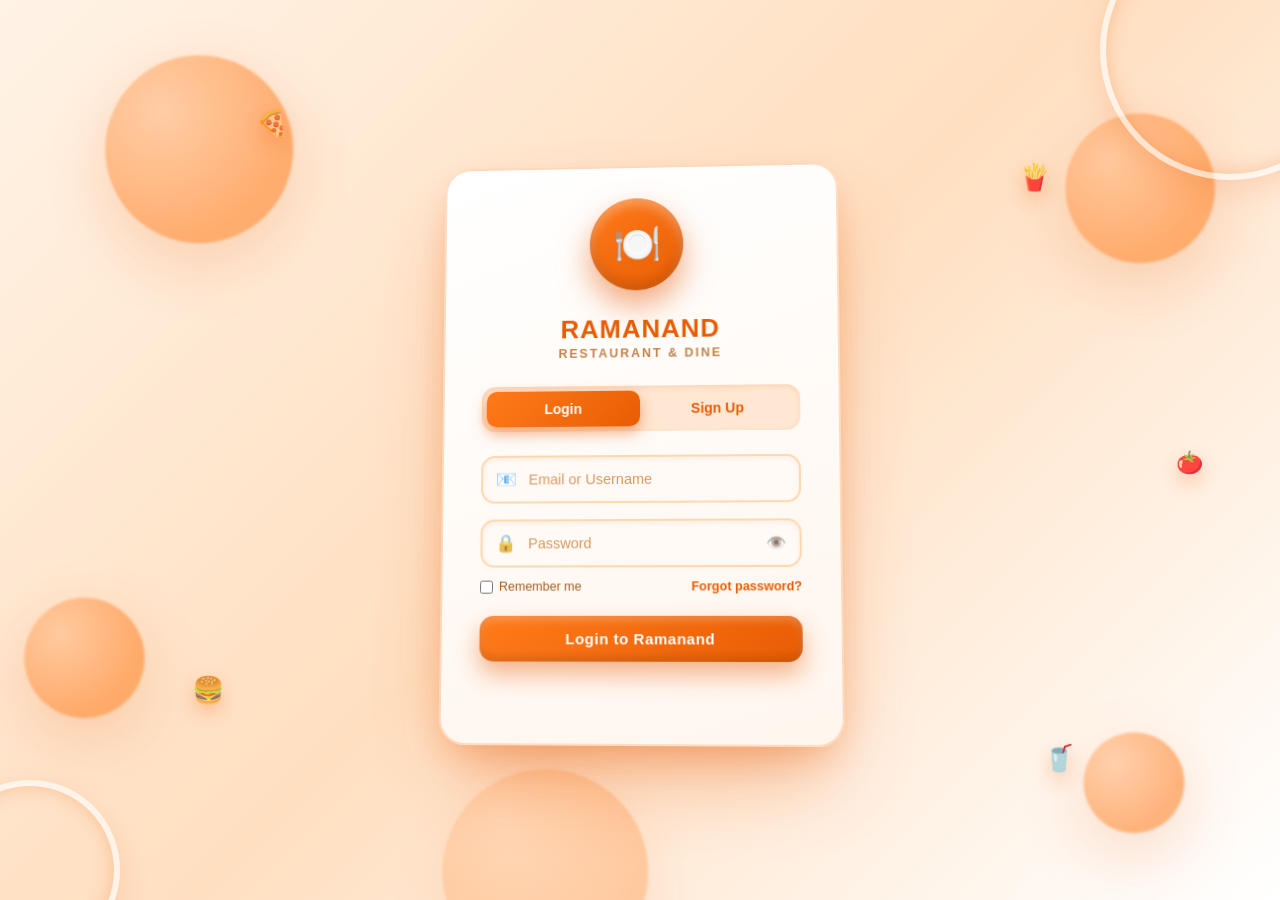
==== login.html @ 8e81653e "Add files via upload" ====
<!DOCTYPE html>
<html lang="en">
<head>
<meta charset="UTF-8">
<meta name="viewport" content="width=device-width, initial-scale=1.0">
<title>Ramanand Restaurant | Login</title>
<link rel="stylesheet" href="login.html">
<style>
  :root{
    --orange: #ff7a1a;
    --orange-dark: #e85d04;
    --orange-light: #ffb37a;
    --white: #ffffff;
    --cream: #fff6ee;
  }

  *{
    margin:0;
    padding:0;
    box-sizing:border-box;
    font-family:'Segoe UI', Arial, sans-serif;
  }

  html,body{
    height:100%;
    overflow:hidden;
    background:linear-gradient(135deg,#fff3e6,#ffdfc0,#ffffff);
  }

  /* ---------- 3D SCENE BACKGROUND ---------- */
  .scene{
    position:fixed;
    inset:0;
    perspective:1400px;
    overflow:hidden;
    z-index:0;
  }

  .floaters{
    position:absolute;
    inset:0;
    transform-style:preserve-3d;
    animation:sceneRotate 30s linear infinite;
  }

  @keyframes sceneRotate{
    from{ transform:rotateY(0deg); }
    to{ transform:rotateY(360deg); }
  }

  .blob{
    position:absolute;
    border-radius:50%;
    background:radial-gradient(circle at 30% 30%, var(--orange-light), var(--orange) 70%);
    opacity:0.55;
    filter:blur(1px);
    box-shadow:0 20px 60px rgba(230,90,4,0.35);
    animation:floatY 8s ease-in-out infinite;
  }
  .blob:nth-child(1){ width:180px;height:180px; top:8%; left:10%; animation-delay:0s; transform:translateZ(60px);}
  .blob:nth-child(2){ width:110px;height:110px; top:65%; left:6%; animation-delay:1.2s; transform:translateZ(120px);}
  .blob:nth-child(3){ width:140px;height:140px; top:15%; right:8%; animation-delay:0.6s; transform:translateZ(90px);}
  .blob:nth-child(4){ width:90px;height:90px; bottom:12%; right:12%; animation-delay:2s; transform:translateZ(150px);}
  .blob:nth-child(5){ width:60px;height:60px; top:45%; left:48%; animation-delay:1.6s; transform:translateZ(200px); opacity:0.35;}
  .blob:nth-child(6){ width:200px;height:200px; bottom:-60px; left:35%; animation-delay:0.9s; transform:translateZ(40px); opacity:0.3;}

  @keyframes floatY{
    0%,100%{ transform:translateY(0) translateZ(var(--z,60px)) rotate(0deg); }
    50%{ transform:translateY(-35px) translateZ(var(--z,60px)) rotate(15deg); }
  }

  /* subtle plate/fork decorative rings */
  .ring{
    position:absolute;
    border:6px solid rgba(255,255,255,0.6);
    border-radius:50%;
    box-shadow:inset 0 0 20px rgba(230,90,4,0.25), 0 10px 30px rgba(230,90,4,0.15);
    animation:spinRing 12s linear infinite;
  }
  .ring1{ width:260px;height:260px; top:-80px; right:-80px; }
  .ring2{ width:180px;height:180px; bottom:-60px; left:-60px; animation-direction:reverse; }
  @keyframes spinRing{
    from{transform:rotate(0deg);}
    to{transform:rotate(360deg);}
  }

  /* ---------- MAIN CARD ---------- */
  .stage{
    position:relative;
    z-index:2;
    width:100%;
    height:100vh;
    display:flex;
    align-items:center;
    justify-content:center;
    perspective:1600px;
  }

  .card{
    position:relative;
    width:400px;
    max-width:90vw;
    background:linear-gradient(160deg, var(--white) 0%, var(--cream) 100%);
    border-radius:26px;
    padding:45px 38px 34px;
    box-shadow:
      0 40px 80px -20px rgba(230,90,4,0.45),
      0 15px 35px -10px rgba(230,90,4,0.3),
      inset 0 1px 0 rgba(255,255,255,0.8);
    transform-style:preserve-3d;
    transform:rotateX(6deg) rotateY(-4deg);
    animation:cardIntro 1s cubic-bezier(.2,.9,.3,1.2) both, cardFloat 6s ease-in-out infinite 1s;
    border:2px solid rgba(255,122,26,0.25);
  }

  @keyframes cardIntro{
    from{
      opacity:0;
      transform:translateY(80px) rotateX(30deg) rotateY(-15deg) scale(0.85);
    }
    to{
      opacity:1;
      transform:rotateX(6deg) rotateY(-4deg) scale(1);
    }
  }

  @keyframes cardFloat{
    0%,100%{ transform:rotateX(6deg) rotateY(-4deg) translateY(0px); }
    50%{ transform:rotateX(3deg) rotateY(2deg) translateY(-10px); }
  }

  .card:hover{
    transition:transform 0.3s ease;
  }

  /* Logo badge */
  .logo-badge{
    width:92px;
    height:92px;
    margin:0 auto 14px;
    border-radius:50%;
    background:linear-gradient(145deg, var(--orange), var(--orange-dark));
    display:flex;
    align-items:center;
    justify-content:center;
    box-shadow:
      0 15px 30px rgba(230,90,4,0.5),
      inset 0 -6px 12px rgba(0,0,0,0.15),
      inset 0 6px 12px rgba(255,255,255,0.35);
    transform:translateZ(50px);
    animation:badgeSpin 5s ease-in-out infinite;
    position:relative;
  }
  @keyframes badgeSpin{
    0%,100%{ transform:translateZ(50px) rotateY(0deg); }
    50%{ transform:translateZ(50px) rotateY(180deg); }
  }
  .logo-badge span{
    font-size:38px;
    backface-visibility:hidden;
  }
  .logo-badge::after{
    content:'🍴';
    position:absolute;
    font-size:38px;
    transform:rotateY(180deg);
    backface-visibility:hidden;
  }

  h1.brand{
    text-align:center;
    color:var(--orange-dark);
    font-size:26px;
    font-weight:800;
    letter-spacing:1px;
    margin-bottom:2px;
    text-shadow:0 2px 0 rgba(255,255,255,0.8);
  }
  p.tagline{
    text-align:center;
    color:#b5651d;
    font-size:12.5px;
    margin-bottom:26px;
    letter-spacing:2px;
    text-transform:uppercase;
    font-weight:600;
    opacity:0.8;
  }

  /* Tabs (Login / Sign Up) */
  .tabs{
    display:flex;
    background:#ffe8d3;
    border-radius:14px;
    padding:5px;
    margin-bottom:24px;
    position:relative;
    box-shadow:inset 0 2px 6px rgba(230,90,4,0.15);
  }
  .tab-btn{
    flex:1;
    border:none;
    background:transparent;
    padding:10px 0;
    font-weight:700;
    font-size:14px;
    color:var(--orange-dark);
    border-radius:10px;
    cursor:pointer;
    position:relative;
    z-index:2;
    transition:color 0.3s ease;
  }
  .tab-btn.active{ color:#fff; }
  .tab-slider{
    position:absolute;
    top:5px;
    left:5px;
    width:calc(50% - 5px);
    height:calc(100% - 10px);
    background:linear-gradient(135deg, var(--orange), var(--orange-dark));
    border-radius:10px;
    box-shadow:0 6px 15px rgba(230,90,4,0.5);
    transition:transform 0.35s cubic-bezier(.5,1.8,.5,1);
    z-index:1;
  }
  .tab-slider.right{ transform:translateX(100%); }

  /* Form */
  form{ display:none; flex-direction:column; gap:16px; }
  form.active{ display:flex; animation:fadeSlide 0.5s ease; }
  @keyframes fadeSlide{
    from{ opacity:0; transform:translateX(15px); }
    to{ opacity:1; transform:translateX(0); }
  }

  .field{
    position:relative;
    transform-style:preserve-3d;
  }
  .field input{
    width:100%;
    padding:14px 16px 14px 46px;
    border:2px solid #ffd8b0;
    border-radius:14px;
    background:#fffaf5;
    font-size:14.5px;
    color:#7a3d00;
    outline:none;
    transition:all 0.3s ease;
    box-shadow:inset 0 2px 5px rgba(230,90,4,0.08);
  }
  .field input::placeholder{ color:#d99a5f; }
  .field input:focus{
    border-color:var(--orange);
    background:#fff;
    box-shadow:
      0 0 0 4px rgba(255,122,26,0.18),
      inset 0 2px 5px rgba(230,90,4,0.08);
    transform:translateZ(15px) translateY(-2px);
  }
  .field .icon{
    position:absolute;
    left:15px;
    top:50%;
    transform:translateY(-50%);
    font-size:17px;
    opacity:0.75;
    pointer-events:none;
  }
  .field .toggle-eye{
    position:absolute;
    right:15px;
    top:50%;
    transform:translateY(-50%);
    cursor:pointer;
    font-size:16px;
    opacity:0.6;
    user-select:none;
  }

  .row-between{
    display:flex;
    justify-content:space-between;
    align-items:center;
    font-size:12.5px;
    color:#a15c1e;
    margin-top:-4px;
  }
  .row-between label{
    display:flex;
    align-items:center;
    gap:6px;
    cursor:pointer;
  }
  .row-between a{
    color:var(--orange-dark);
    text-decoration:none;
    font-weight:600;
    cursor:pointer;
  }
  .row-between a:hover{ text-decoration:underline; }

  .btn-submit{
    margin-top:6px;
    padding:14px;
    border:none;
    border-radius:14px;
    background:linear-gradient(135deg, var(--orange) 0%, var(--orange-dark) 100%);
    color:#fff;
    font-weight:800;
    font-size:15px;
    letter-spacing:0.5px;
    cursor:pointer;
    box-shadow:
      0 12px 25px rgba(230,90,4,0.45),
      inset 0 -4px 8px rgba(0,0,0,0.15),
      inset 0 4px 8px rgba(255,255,255,0.25);
    transform:translateZ(20px);
    transition:transform 0.2s ease, box-shadow 0.2s ease;
    position:relative;
    overflow:hidden;
  }
  .btn-submit:hover{
    transform:translateZ(25px) translateY(-3px);
    box-shadow:
      0 18px 35px rgba(230,90,4,0.55),
      inset 0 -4px 8px rgba(0,0,0,0.15),
      inset 0 4px 8px rgba(255,255,255,0.3);
  }
  .btn-submit:active{
    transform:translateZ(10px) translateY(0px) scale(0.97);
  }
  .btn-submit .shine{
    position:absolute;
    top:0; left:-75%;
    width:50%; height:100%;
    background:linear-gradient(120deg, transparent, rgba(255,255,255,0.5), transparent);
    transform:skewX(-20deg);
    animation:shineMove 3s ease-in-out infinite;
  }
  @keyframes shineMove{
    0%{ left:-75%; }
    50%{ left:125%; }
    100%{ left:125%; }
  }

  .divider{
    display:flex;
    align-items:center;
    gap:10px;
    color:#c98a4b;
    font-size:12px;
    margin:6px 0;
  }
  .divider::before, .divider::after{
    content:'';
    flex:1;
    height:1px;
    background:#ffd8b0;
  }

  .msg{
    text-align:center;
    font-size:13px;
    font-weight:600;
    min-height:18px;
    margin-top:2px;
    transition:opacity 0.3s ease;
  }
  .msg.success{ color:#1f9d55; }
  .msg.error{ color:#e03131; }

  .remember-list{
    text-align:center;
    font-size:11.5px;
    color:#c98a4b;
    margin-top:10px;
  }

  /* Floating food icons around card */
  .food-emoji{
    position:absolute;
    font-size:26px;
    opacity:0.85;
    filter:drop-shadow(0 8px 10px rgba(230,90,4,0.35));
    animation:foodFloat 6s ease-in-out infinite;
    z-index:1;
  }
  @keyframes foodFloat{
    0%,100%{ transform:translateY(0) rotate(-8deg); }
    50%{ transform:translateY(-25px) rotate(8deg); }
  }

  ::-webkit-scrollbar{ width:0; }

  /* ---------- Welcome / Redirect Overlay ---------- */
  .redirect-overlay{
    position:fixed;
    inset:0;
    background:linear-gradient(135deg, var(--orange), var(--orange-dark));
    display:flex;
    flex-direction:column;
    align-items:center;
    justify-content:center;
    z-index:999;
    opacity:0;
    pointer-events:none;
    transition:opacity 0.5s ease;
  }
  .redirect-overlay.show{
    opacity:1;
    pointer-events:all;
  }
  .redirect-plate{
    width:80px;
    height:80px;
    border-radius:50%;
    border:6px solid rgba(255,255,255,0.35);
    border-top-color:#fff;
    animation:spinPlate 0.9s linear infinite;
    margin-bottom:22px;
    box-shadow:0 15px 35px rgba(0,0,0,0.25);
    display:flex;
    align-items:center;
    justify-content:center;
    font-size:28px;
  }
  @keyframes spinPlate{
    to{ transform:rotate(360deg); }
  }
  .redirect-text{
    color:#fff;
    font-size:20px;
    font-weight:800;
    text-align:center;
    padding:0 20px;
    text-shadow:0 2px 10px rgba(0,0,0,0.25);
    letter-spacing:0.5px;
  }
  .redirect-sub{
    color:rgba(255,255,255,0.9);
    font-size:12.5px;
    margin-top:10px;
    letter-spacing:1.5px;
  }

  @media (max-width:480px){
    .card{ padding:34px 24px 26px; }
    h1.brand{ font-size:22px; }
  }
</style>
</head>
<body>

<div class="scene">
  <div class="floaters">
    <div class="blob"></div>
    <div class="blob"></div>
    <div class="blob"></div>
    <div class="blob"></div>
    <div class="blob"></div>
    <div class="blob"></div>
  </div>
  <div class="ring ring1"></div>
  <div class="ring ring2"></div>
</div>

<span class="food-emoji" style="top:12%; left:20%; animation-delay:0s;">🍕</span>
<span class="food-emoji" style="top:75%; left:15%; animation-delay:1.4s;">🍔</span>
<span class="food-emoji" style="top:18%; right:18%; animation-delay:0.8s;">🍟</span>
<span class="food-emoji" style="bottom:14%; right:16%; animation-delay:2.1s;">🥤</span>
<span class="food-emoji" style="top:50%; right:6%; animation-delay:1.7s; font-size:22px;">🍅</span>

<div class="redirect-overlay" id="redirectOverlay">
  <div class="redirect-plate">🍽️</div>
  <div class="redirect-text" id="redirectText">Welcome!</div>
  <div class="redirect-sub">TAKING YOU TO RAMANAND...</div>
</div>

<div class="stage">
  <div class="card" id="card">

    <div class="logo-badge"><span>🍽️</span></div>
    <h1 class="brand">RAMANAND</h1>
    <p class="tagline">Restaurant &amp; Dine</p>

    <div class="tabs">
      <button type="button" class="tab-btn active" id="tabLoginBtn" onclick="switchTab('login')">Login</button>
      <button type="button" class="tab-btn" id="tabSignupBtn" onclick="switchTab('signup')">Sign Up</button>
      <div class="tab-slider" id="tabSlider"></div>
    </div>

    <!-- LOGIN FORM -->
    <form id="loginForm" class="active" onsubmit="return handleLogin(event)">
      <div class="field">
        <span class="icon">📧</span>
        <input type="text" id="loginEmail" placeholder="Email or Username" required autocomplete="username">
      </div>
      <div class="field">
        <span class="icon">🔒</span>
        <input type="password" id="loginPassword" placeholder="Password" required autocomplete="current-password">
        <span class="toggle-eye" onclick="togglePassword('loginPassword', this)">👁️</span>
      </div>
      <div class="row-between">
        <label><input type="checkbox" id="rememberMe"> Remember me</label>
        <a onclick="forgotPassword()">Forgot password?</a>
      </div>
      <button type="submit" class="btn-submit"><span class="shine"></span>Login to Ramanand</button>
      <div class="msg" id="loginMsg"></div>
    </form>

    <!-- SIGNUP FORM -->
    <form id="signupForm" onsubmit="return handleSignup(event)">
      <div class="field">
        <span class="icon">🙍</span>
        <input type="text" id="signupName" placeholder="Full Name" required autocomplete="name">
      </div>
      <div class="field">
        <span class="icon">📧</span>
        <input type="email" id="signupEmail" placeholder="Email Address" required autocomplete="email">
      </div>
      <div class="field">
        <span class="icon">📱</span>
        <input type="tel" id="signupPhone" placeholder="Phone Number" pattern="[0-9]{10}" title="Enter 10 digit phone number" required>
      </div>
      <div class="field">
        <span class="icon">🔒</span>
        <input type="password" id="signupPassword" placeholder="Create Password" minlength="6" required autocomplete="new-password">
        <span class="toggle-eye" onclick="togglePassword('signupPassword', this)">👁️</span>
      </div>
      <button type="submit" class="btn-submit"><span class="shine"></span>Create Account</button>
      <div class="msg" id="signupMsg"></div>
    </form>

    <div class="remember-list" id="savedInfo"></div>
  </div>
</div>

<script>
  /* ---------------- 3D Tilt Effect on Mouse Move ---------------- */
  const card = document.getElementById('card');
  const stage = document.querySelector('.stage');

  stage.addEventListener('mousemove', (e) => {
    const rect = stage.getBoundingClientRect();
    const x = e.clientX - rect.left;
    const y = e.clientY - rect.top;
    const cx = rect.width / 2;
    const cy = rect.height / 2;
    const rotateY = ((x - cx) / cx) * 10;
    const rotateX = -((y - cy) / cy) * 10;
    card.style.transform = `rotateX(${6 + rotateX}deg) rotateY(${-4 + rotateY}deg)`;
    card.style.animation = 'none';
  });

  stage.addEventListener('mouseleave', () => {
    card.style.animation = 'cardFloat 6s ease-in-out infinite';
    card.style.transform = 'rotateX(6deg) rotateY(-4deg)';
  });

  /* ---------------- Tab Switching ---------------- */
  function switchTab(tab){
    const loginBtn = document.getElementById('tabLoginBtn');
    const signupBtn = document.getElementById('tabSignupBtn');
    const slider = document.getElementById('tabSlider');
    const loginForm = document.getElementById('loginForm');
    const signupForm = document.getElementById('signupForm');

    if(tab === 'login'){
      loginBtn.classList.add('active');
      signupBtn.classList.remove('active');
      slider.classList.remove('right');
      loginForm.classList.add('active');
      signupForm.classList.remove('active');
    } else {
      signupBtn.classList.add('active');
      loginBtn.classList.remove('active');
      slider.classList.add('right');
      signupForm.classList.add('active');
      loginForm.classList.remove('active');
    }
  }

  /* ---------------- Password Show/Hide ---------------- */
  function togglePassword(id, el){
    const input = document.getElementById(id);
    if(input.type === 'password'){
      input.type = 'text';
      el.textContent = '🙈';
    } else {
      input.type = 'password';
      el.textContent = '👁️';
    }
  }

  /* ---------------- LocalStorage "Database" Helpers ---------------- */
  const DB_KEY = 'ramanand_users_db';

  function getUsers(){
    const raw = localStorage.getItem(DB_KEY);
    return raw ? JSON.parse(raw) : [];
  }

  function saveUsers(users){
    localStorage.setItem(DB_KEY, JSON.stringify(users));
  }

  function showMsg(elId, text, type){
    const el = document.getElementById(elId);
    el.textContent = text;
    el.className = 'msg ' + type;
  }

  /* ---------------- Sign Up Handler ---------------- */
  function handleSignup(e){
    e.preventDefault();
    const name = document.getElementById('signupName').value.trim();
    const email = document.getElementById('signupEmail').value.trim().toLowerCase();
    const phone = document.getElementById('signupPhone').value.trim();
    const password = document.getElementById('signupPassword').value;

    let users = getUsers();

    if(users.some(u => u.email === email)){
      showMsg('signupMsg', 'This email is already registered. Please login.', 'error');
      return false;
    }

    users.push({ name, email, phone, password, createdAt: new Date().toISOString() });
    saveUsers(users);

    showMsg('signupMsg', 'Account created successfully! You can now login.', 'success');

    document.getElementById('signupForm').reset();

    setTimeout(() => {
      switchTab('login');
      document.getElementById('loginEmail').value = email;
      showMsg('loginMsg', 'Registered! Please enter your password to login.', 'success');
    }, 1200);

    return false;
  }

  /* ---------------- Login Handler ---------------- */
  const REDIRECT_PAGE = 'index.html'; // <-- change this if your main page has a different name/path

  function handleLogin(e){
    e.preventDefault();
    const emailInput = document.getElementById('loginEmail').value.trim().toLowerCase();
    const password = document.getElementById('loginPassword').value;
    const remember = document.getElementById('rememberMe').checked;

    let users = getUsers();
    const user = users.find(u => (u.email === emailInput || u.name.toLowerCase() === emailInput) && u.password === password);

    if(user){
      showMsg('loginMsg', 'Login successful! Welcome, ' + user.name + ' 🎉', 'success');
      window.location.href = 'index.html';

      // Save/refresh "remember me" username + password so they auto-fill next visit
      if(remember){
        localStorage.setItem('ramanand_remember', JSON.stringify({
          email: user.email,
          name: user.name,
          password: user.password
        }));
      } else {
        localStorage.removeItem('ramanand_remember');
      }

      // Save the active logged-in session (username + password + login time).
      // Your index.html can read the 'ramanand_current_user' key to know who is logged in.
      localStorage.setItem('ramanand_current_user', JSON.stringify({
        name: user.name,
        email: user.email,
        password: user.password,
        loginAt: new Date().toISOString()
      }));
      localStorage.setItem('ramanand_logged_in', 'true');

      // Animate the card away
      card.style.transition = 'transform 0.6s ease, opacity 0.6s ease';
      setTimeout(() => {
        card.style.transform = 'rotateX(6deg) rotateY(-4deg) scale(1.05)';
        card.style.opacity = '0';
      }, 100);

      // Show full-screen welcome overlay, then auto redirect to the main site
      document.getElementById('redirectText').textContent = 'Welcome, ' + user.name + '!';
      setTimeout(() => {
        document.getElementById('redirectOverlay').classList.add('show');
      }, 350);

      setTimeout(() => {
        window.location.href = REDIRECT_PAGE;
      }, 1900);

    } else {
      showMsg('loginMsg', 'Invalid email or password. Please try again.', 'error');
      card.style.animation = 'shakeCard 0.4s ease';
      setTimeout(() => { card.style.animation = 'cardFloat 6s ease-in-out infinite'; }, 400);
    }

    return false;
  }

  /* ---------------- Forgot Password (simple demo) ---------------- */
  function forgotPassword(){
    const email = prompt('Enter your registered email to retrieve your password (demo only):');
    if(!email) return;
    const users = getUsers();
    const user = users.find(u => u.email === email.trim().toLowerCase());
    if(user){
      alert('Your password is: ' + user.password + '\\n\\n(In a real app, never show passwords like this — send a secure reset link via email instead.)');
    } else {
      alert('No account found with that email.');
    }
  }

  /* ---------------- Auto-fill Remembered Username + Password ---------------- */
  window.addEventListener('DOMContentLoaded', () => {
    const remembered = localStorage.getItem('ramanand_remember');
    if(remembered){
      const data = JSON.parse(remembered);
      document.getElementById('loginEmail').value = data.email;
      if(data.password){
        document.getElementById('loginPassword').value = data.password;
      }
      document.getElementById('rememberMe').checked = true;
      document.getElementById('savedInfo').textContent = 'Welcome back, ' + data.name + '! Your saved login has been filled in.';
    }
  });

  /* ---------------- Card Shake Keyframes (added dynamically) ---------------- */
  const styleSheet = document.createElement('style');
  styleSheet.textContent = `
    @keyframes shakeCard{
      0%,100%{ transform:rotateX(6deg) rotateY(-4deg) translateX(0); }
      20%{ transform:rotateX(6deg) rotateY(-4deg) translateX(-10px); }
      40%{ transform:rotateX(6deg) rotateY(-4deg) translateX(10px); }
      60%{ transform:rotateX(6deg) rotateY(-4deg) translateX(-6px); }
      80%{ transform:rotateX(6deg) rotateY(-4deg) translateX(6px); }
    }
  `;
  
  document.head.appendChild(styleSheet);
  
</script>

</body>

</html>
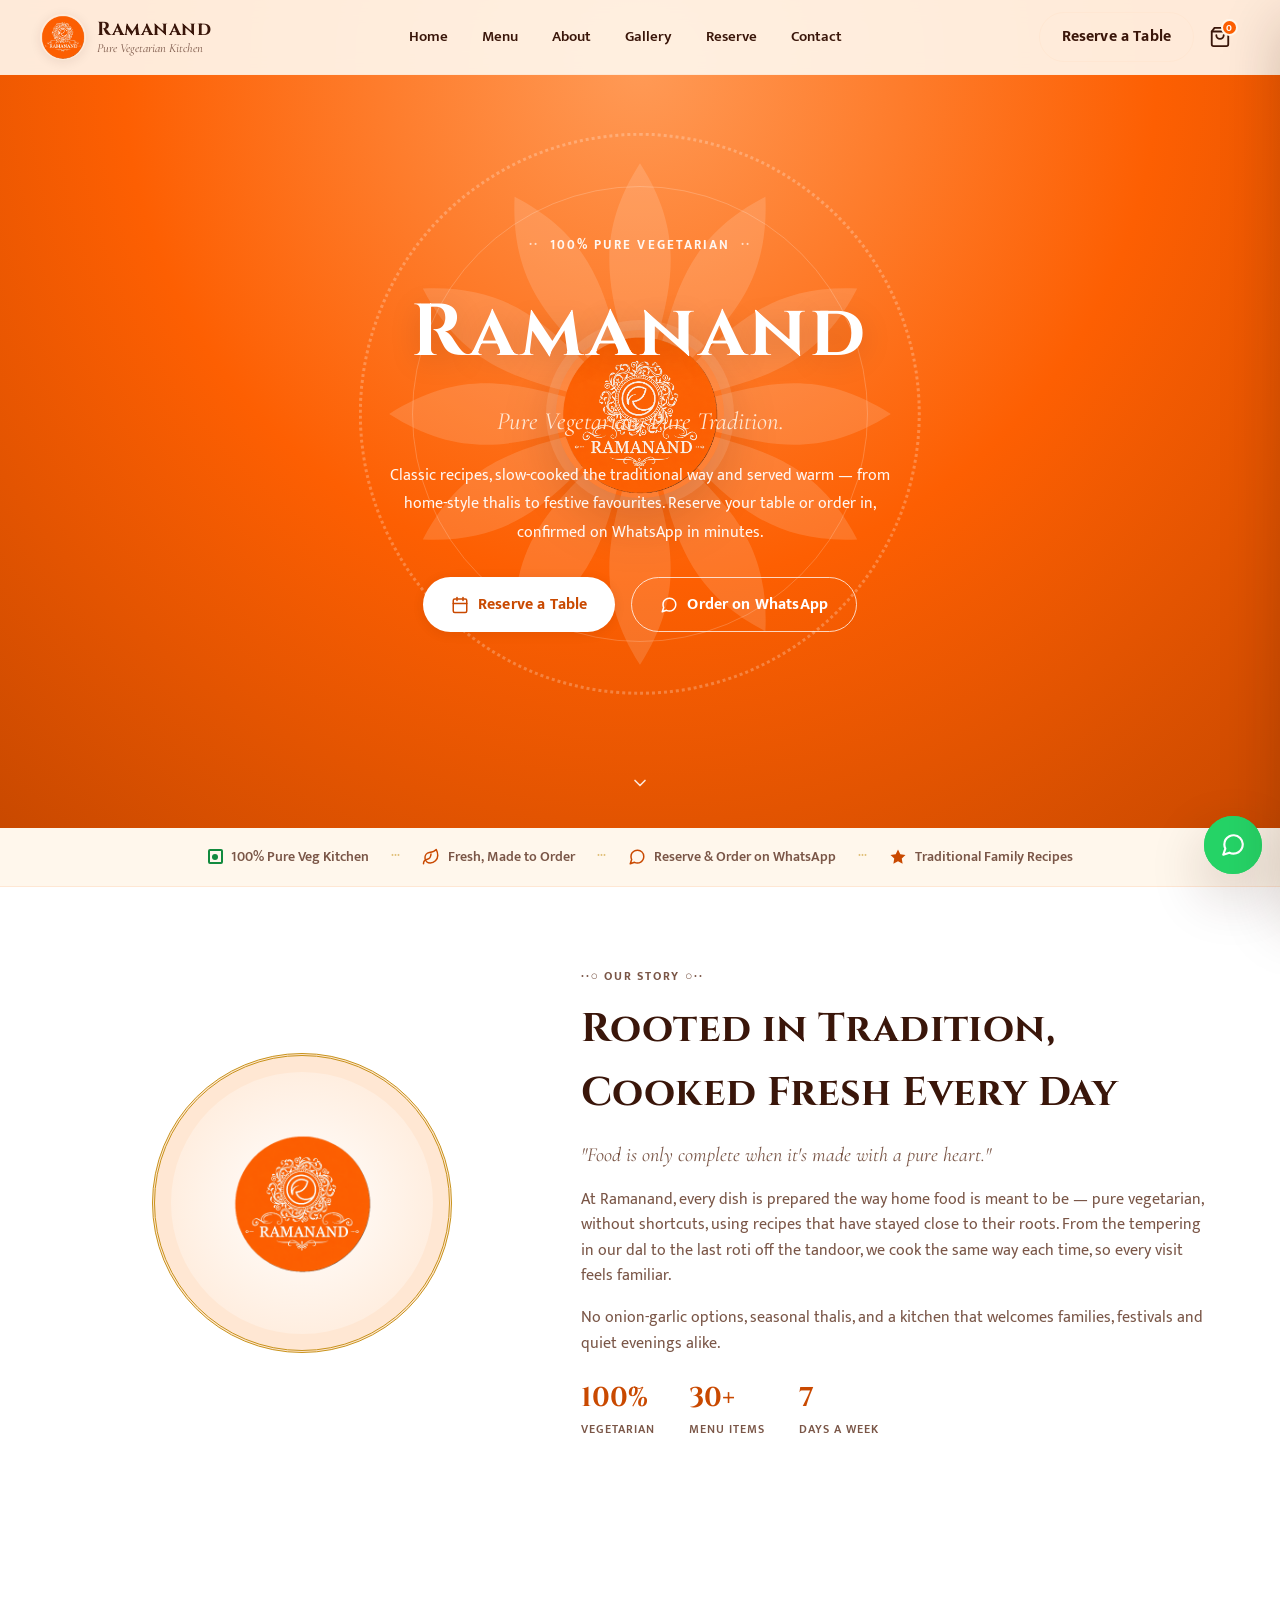
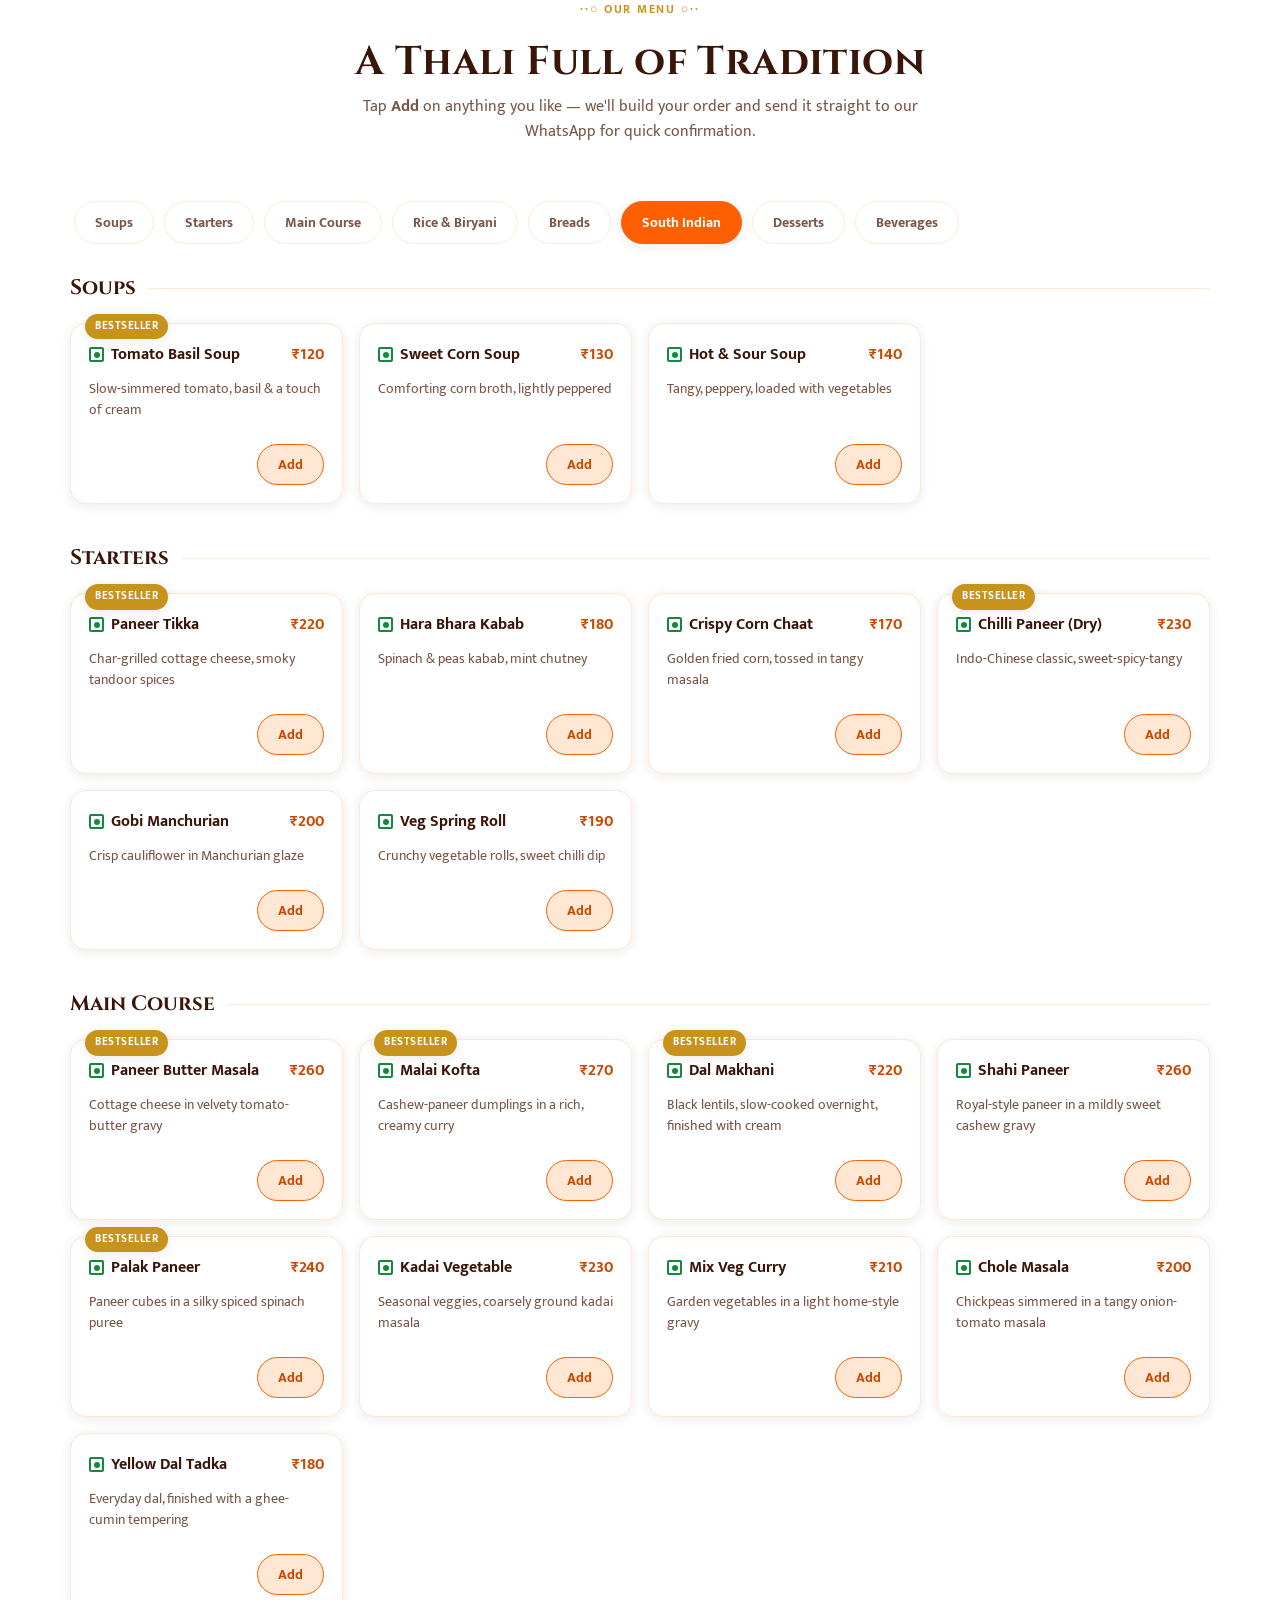
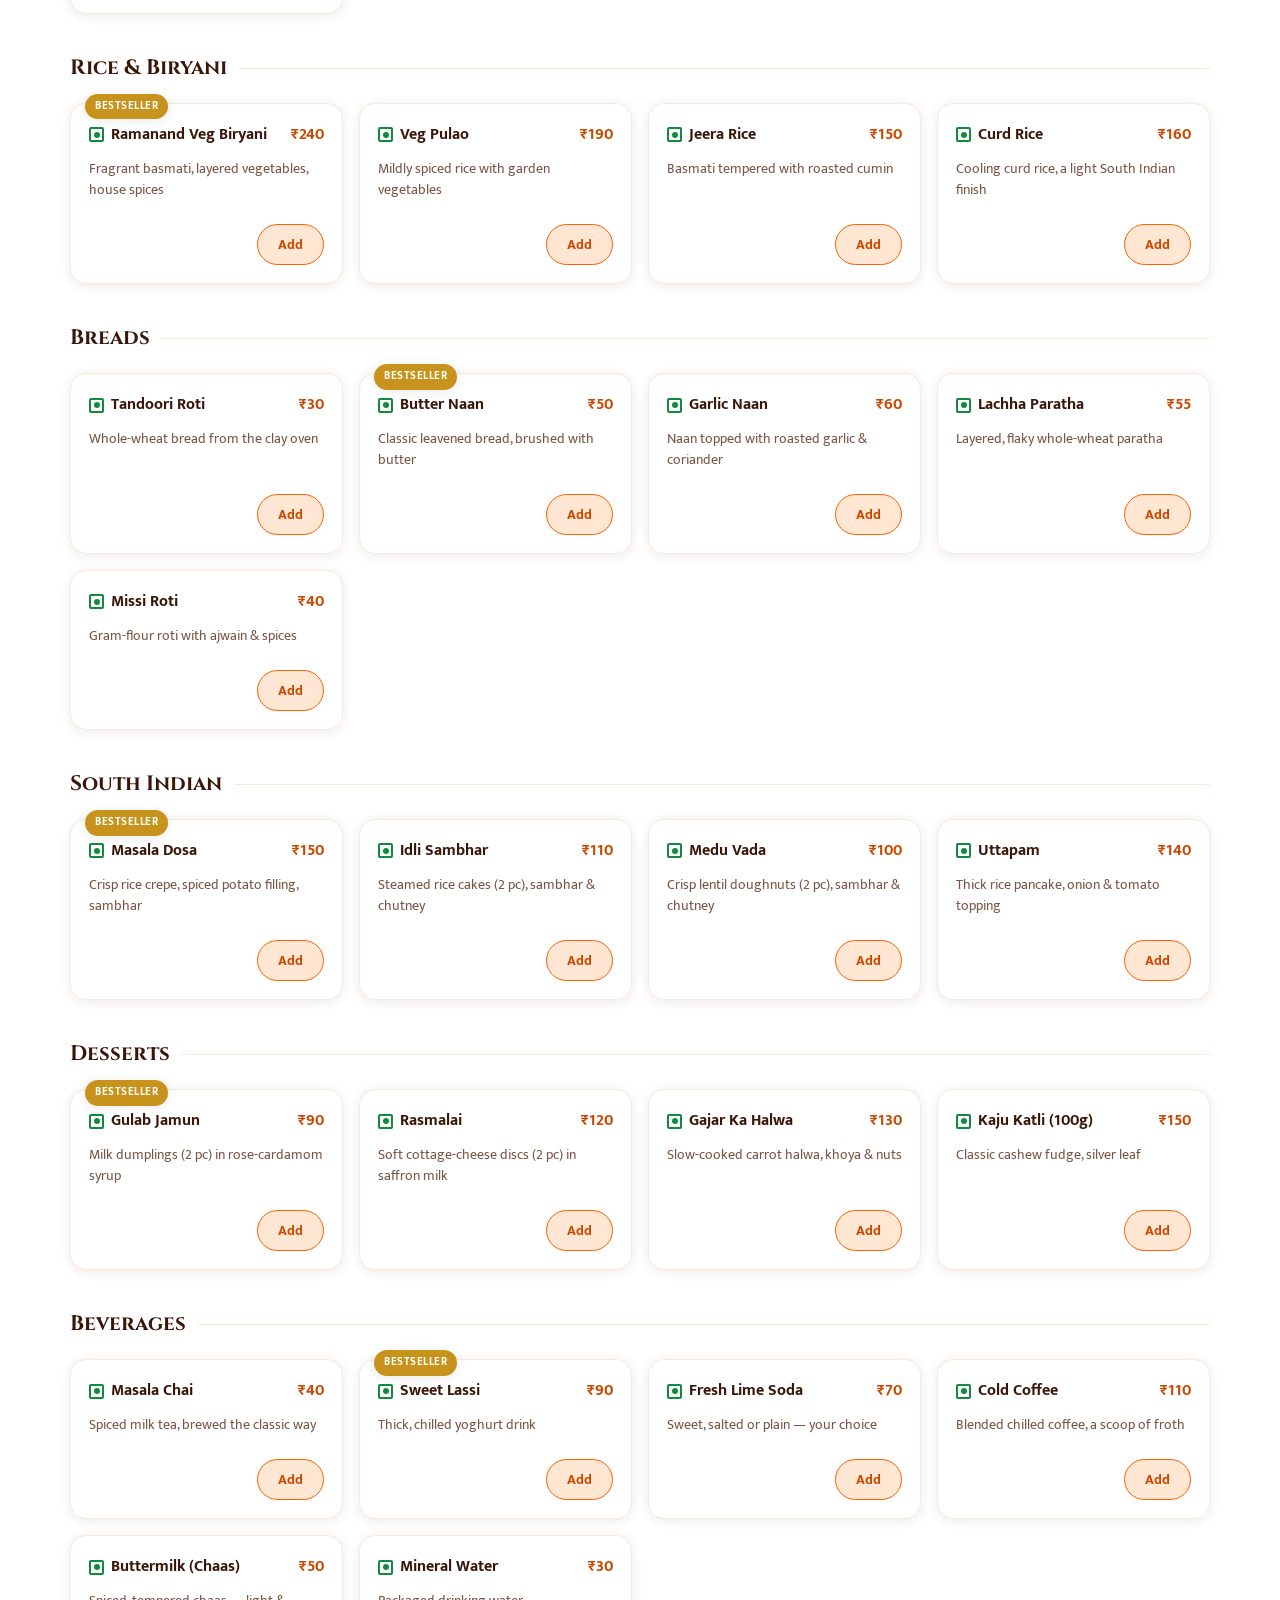
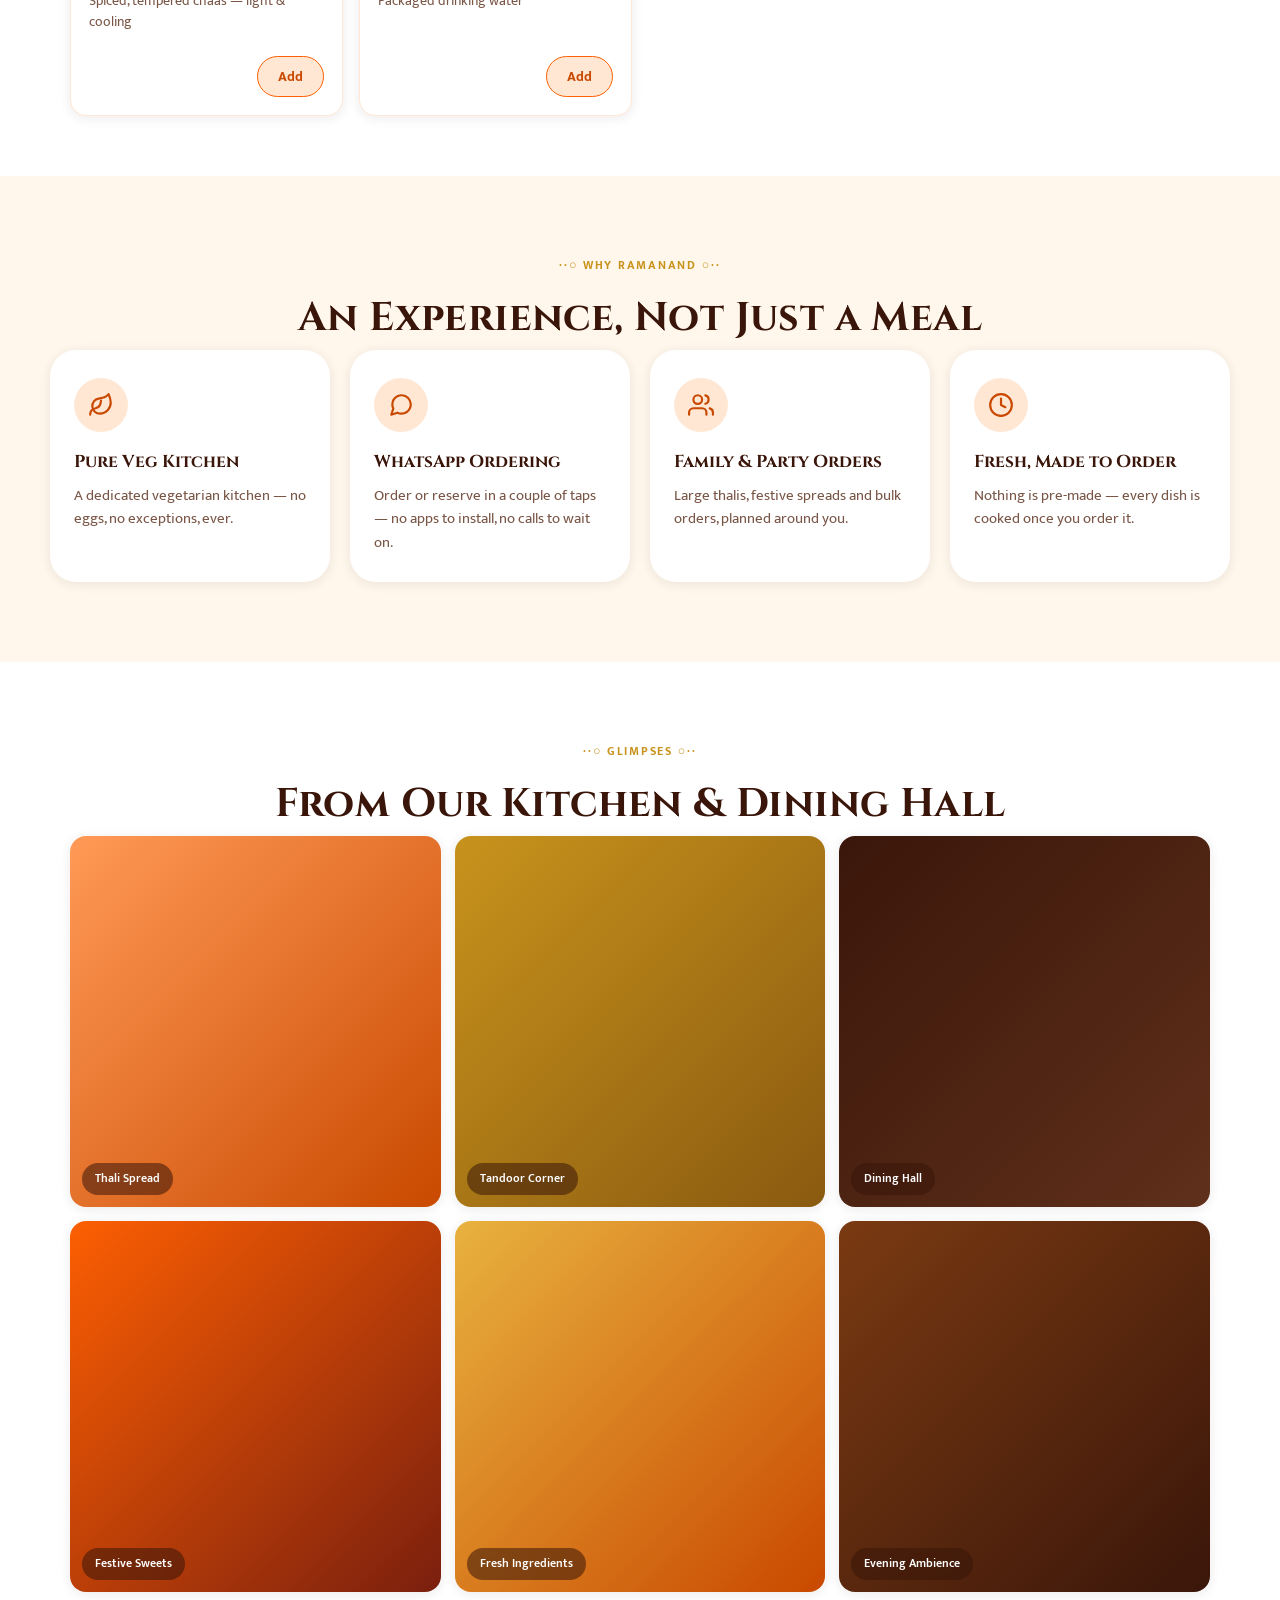
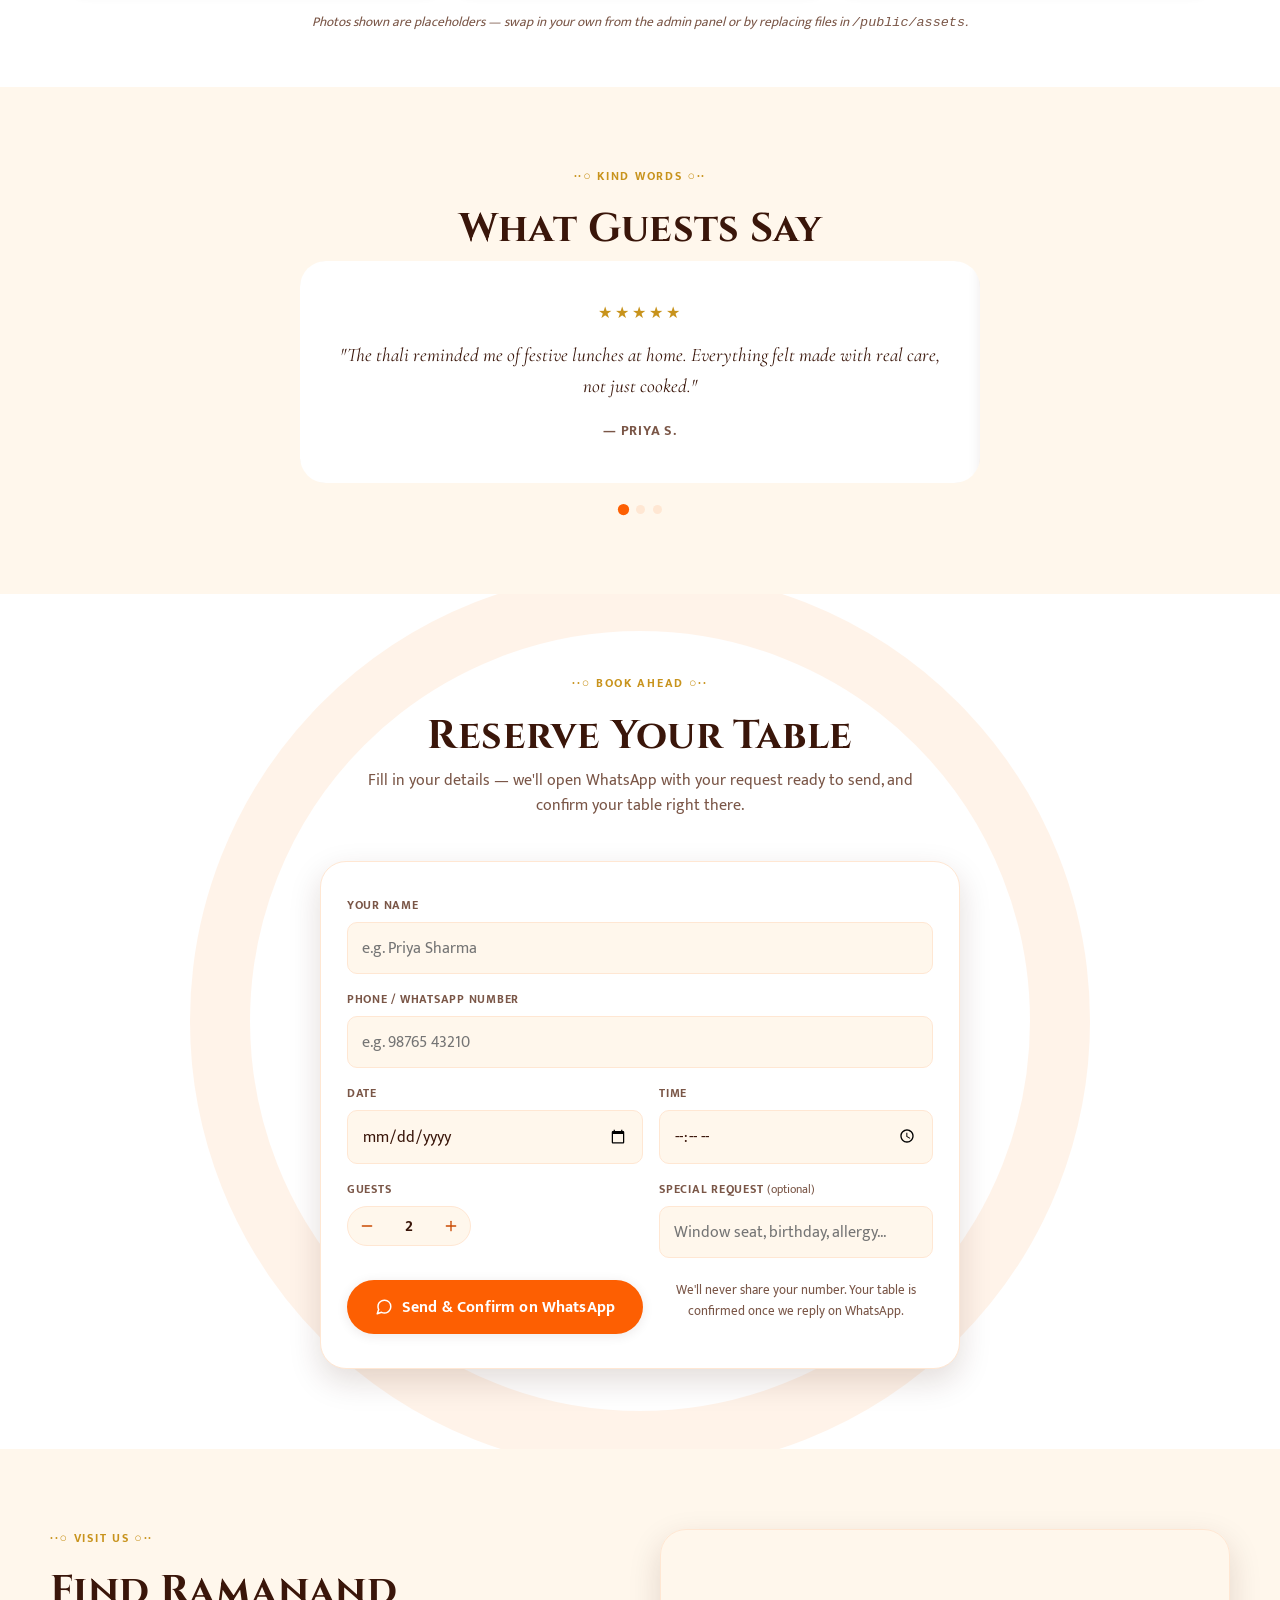
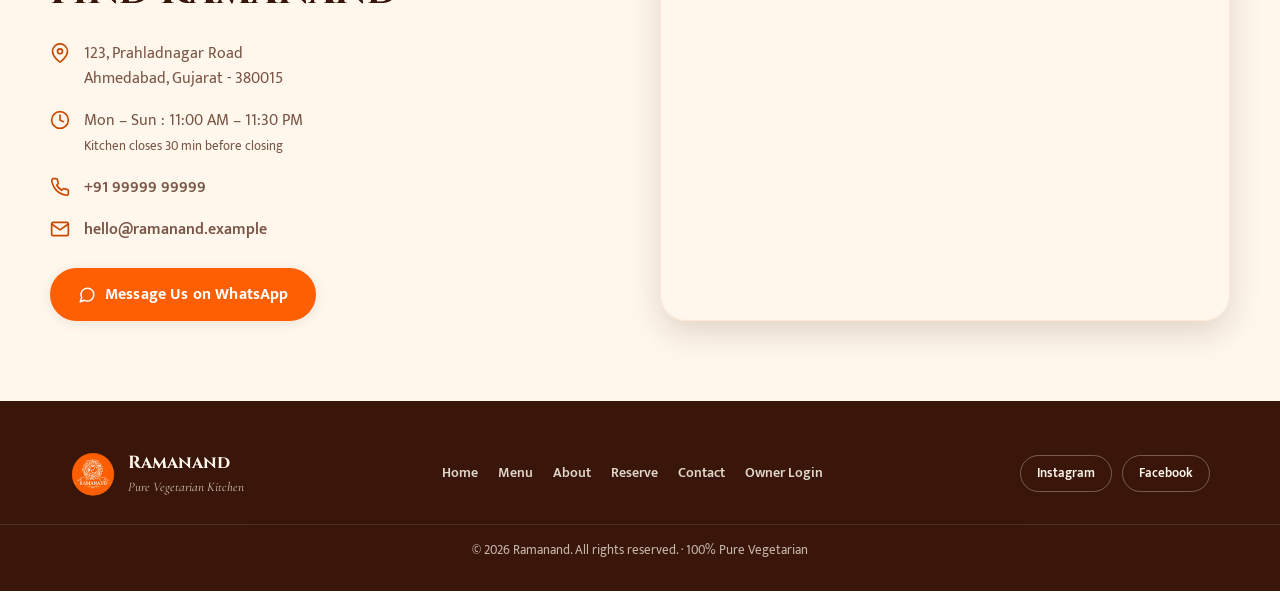
==== commit 1cc0ca29: "Rename index.html to login.html" ====
--- a/login.html
+++ b/login.html
@@ -2,753 +2,473 @@
 <html lang="en">
 <head>
 <meta charset="UTF-8">
-<meta name="viewport" content="width=device-width, initial-scale=1.0">
-<title>Ramanand Restaurant | Login</title>
-<link rel="stylesheet" href="login.html">
-<style>
-  :root{
-    --orange: #ff7a1a;
-    --orange-dark: #e85d04;
-    --orange-light: #ffb37a;
-    --white: #ffffff;
-    --cream: #fff6ee;
-  }
-
-  *{
-    margin:0;
-    padding:0;
-    box-sizing:border-box;
-    font-family:'Segoe UI', Arial, sans-serif;
-  }
-
-  html,body{
-    height:100%;
-    overflow:hidden;
-    background:linear-gradient(135deg,#fff3e6,#ffdfc0,#ffffff);
-  }
-
-  /* ---------- 3D SCENE BACKGROUND ---------- */
-  .scene{
-    position:fixed;
-    inset:0;
-    perspective:1400px;
-    overflow:hidden;
-    z-index:0;
-  }
-
-  .floaters{
-    position:absolute;
-    inset:0;
-    transform-style:preserve-3d;
-    animation:sceneRotate 30s linear infinite;
-  }
-
-  @keyframes sceneRotate{
-    from{ transform:rotateY(0deg); }
-    to{ transform:rotateY(360deg); }
-  }
-
-  .blob{
-    position:absolute;
-    border-radius:50%;
-    background:radial-gradient(circle at 30% 30%, var(--orange-light), var(--orange) 70%);
-    opacity:0.55;
-    filter:blur(1px);
-    box-shadow:0 20px 60px rgba(230,90,4,0.35);
-    animation:floatY 8s ease-in-out infinite;
-  }
-  .blob:nth-child(1){ width:180px;height:180px; top:8%; left:10%; animation-delay:0s; transform:translateZ(60px);}
-  .blob:nth-child(2){ width:110px;height:110px; top:65%; left:6%; animation-delay:1.2s; transform:translateZ(120px);}
-  .blob:nth-child(3){ width:140px;height:140px; top:15%; right:8%; animation-delay:0.6s; transform:translateZ(90px);}
-  .blob:nth-child(4){ width:90px;height:90px; bottom:12%; right:12%; animation-delay:2s; transform:translateZ(150px);}
-  .blob:nth-child(5){ width:60px;height:60px; top:45%; left:48%; animation-delay:1.6s; transform:translateZ(200px); opacity:0.35;}
-  .blob:nth-child(6){ width:200px;height:200px; bottom:-60px; left:35%; animation-delay:0.9s; transform:translateZ(40px); opacity:0.3;}
-
-  @keyframes floatY{
-    0%,100%{ transform:translateY(0) translateZ(var(--z,60px)) rotate(0deg); }
-    50%{ transform:translateY(-35px) translateZ(var(--z,60px)) rotate(15deg); }
-  }
-
-  /* subtle plate/fork decorative rings */
-  .ring{
-    position:absolute;
-    border:6px solid rgba(255,255,255,0.6);
-    border-radius:50%;
-    box-shadow:inset 0 0 20px rgba(230,90,4,0.25), 0 10px 30px rgba(230,90,4,0.15);
-    animation:spinRing 12s linear infinite;
-  }
-  .ring1{ width:260px;height:260px; top:-80px; right:-80px; }
-  .ring2{ width:180px;height:180px; bottom:-60px; left:-60px; animation-direction:reverse; }
-  @keyframes spinRing{
-    from{transform:rotate(0deg);}
-    to{transform:rotate(360deg);}
-  }
-
-  /* ---------- MAIN CARD ---------- */
-  .stage{
-    position:relative;
-    z-index:2;
-    width:100%;
-    height:100vh;
-    display:flex;
-    align-items:center;
-    justify-content:center;
-    perspective:1600px;
-  }
-
-  .card{
-    position:relative;
-    width:400px;
-    max-width:90vw;
-    background:linear-gradient(160deg, var(--white) 0%, var(--cream) 100%);
-    border-radius:26px;
-    padding:45px 38px 34px;
-    box-shadow:
-      0 40px 80px -20px rgba(230,90,4,0.45),
-      0 15px 35px -10px rgba(230,90,4,0.3),
-      inset 0 1px 0 rgba(255,255,255,0.8);
-    transform-style:preserve-3d;
-    transform:rotateX(6deg) rotateY(-4deg);
-    animation:cardIntro 1s cubic-bezier(.2,.9,.3,1.2) both, cardFloat 6s ease-in-out infinite 1s;
-    border:2px solid rgba(255,122,26,0.25);
-  }
-
-  @keyframes cardIntro{
-    from{
-      opacity:0;
-      transform:translateY(80px) rotateX(30deg) rotateY(-15deg) scale(0.85);
-    }
-    to{
-      opacity:1;
-      transform:rotateX(6deg) rotateY(-4deg) scale(1);
-    }
-  }
-
-  @keyframes cardFloat{
-    0%,100%{ transform:rotateX(6deg) rotateY(-4deg) translateY(0px); }
-    50%{ transform:rotateX(3deg) rotateY(2deg) translateY(-10px); }
-  }
-
-  .card:hover{
-    transition:transform 0.3s ease;
-  }
-
-  /* Logo badge */
-  .logo-badge{
-    width:92px;
-    height:92px;
-    margin:0 auto 14px;
-    border-radius:50%;
-    background:linear-gradient(145deg, var(--orange), var(--orange-dark));
-    display:flex;
-    align-items:center;
-    justify-content:center;
-    box-shadow:
-      0 15px 30px rgba(230,90,4,0.5),
-      inset 0 -6px 12px rgba(0,0,0,0.15),
-      inset 0 6px 12px rgba(255,255,255,0.35);
-    transform:translateZ(50px);
-    animation:badgeSpin 5s ease-in-out infinite;
-    position:relative;
-  }
-  @keyframes badgeSpin{
-    0%,100%{ transform:translateZ(50px) rotateY(0deg); }
-    50%{ transform:translateZ(50px) rotateY(180deg); }
-  }
-  .logo-badge span{
-    font-size:38px;
-    backface-visibility:hidden;
-  }
-  .logo-badge::after{
-    content:'🍴';
-    position:absolute;
-    font-size:38px;
-    transform:rotateY(180deg);
-    backface-visibility:hidden;
-  }
-
-  h1.brand{
-    text-align:center;
-    color:var(--orange-dark);
-    font-size:26px;
-    font-weight:800;
-    letter-spacing:1px;
-    margin-bottom:2px;
-    text-shadow:0 2px 0 rgba(255,255,255,0.8);
-  }
-  p.tagline{
-    text-align:center;
-    color:#b5651d;
-    font-size:12.5px;
-    margin-bottom:26px;
-    letter-spacing:2px;
-    text-transform:uppercase;
-    font-weight:600;
-    opacity:0.8;
-  }
-
-  /* Tabs (Login / Sign Up) */
-  .tabs{
-    display:flex;
-    background:#ffe8d3;
-    border-radius:14px;
-    padding:5px;
-    margin-bottom:24px;
-    position:relative;
-    box-shadow:inset 0 2px 6px rgba(230,90,4,0.15);
-  }
-  .tab-btn{
-    flex:1;
-    border:none;
-    background:transparent;
-    padding:10px 0;
-    font-weight:700;
-    font-size:14px;
-    color:var(--orange-dark);
-    border-radius:10px;
-    cursor:pointer;
-    position:relative;
-    z-index:2;
-    transition:color 0.3s ease;
-  }
-  .tab-btn.active{ color:#fff; }
-  .tab-slider{
-    position:absolute;
-    top:5px;
-    left:5px;
-    width:calc(50% - 5px);
-    height:calc(100% - 10px);
-    background:linear-gradient(135deg, var(--orange), var(--orange-dark));
-    border-radius:10px;
-    box-shadow:0 6px 15px rgba(230,90,4,0.5);
-    transition:transform 0.35s cubic-bezier(.5,1.8,.5,1);
-    z-index:1;
-  }
-  .tab-slider.right{ transform:translateX(100%); }
-
-  /* Form */
-  form{ display:none; flex-direction:column; gap:16px; }
-  form.active{ display:flex; animation:fadeSlide 0.5s ease; }
-  @keyframes fadeSlide{
-    from{ opacity:0; transform:translateX(15px); }
-    to{ opacity:1; transform:translateX(0); }
-  }
-
-  .field{
-    position:relative;
-    transform-style:preserve-3d;
-  }
-  .field input{
-    width:100%;
-    padding:14px 16px 14px 46px;
-    border:2px solid #ffd8b0;
-    border-radius:14px;
-    background:#fffaf5;
-    font-size:14.5px;
-    color:#7a3d00;
-    outline:none;
-    transition:all 0.3s ease;
-    box-shadow:inset 0 2px 5px rgba(230,90,4,0.08);
-  }
-  .field input::placeholder{ color:#d99a5f; }
-  .field input:focus{
-    border-color:var(--orange);
-    background:#fff;
-    box-shadow:
-      0 0 0 4px rgba(255,122,26,0.18),
-      inset 0 2px 5px rgba(230,90,4,0.08);
-    transform:translateZ(15px) translateY(-2px);
-  }
-  .field .icon{
-    position:absolute;
-    left:15px;
-    top:50%;
-    transform:translateY(-50%);
-    font-size:17px;
-    opacity:0.75;
-    pointer-events:none;
-  }
-  .field .toggle-eye{
-    position:absolute;
-    right:15px;
-    top:50%;
-    transform:translateY(-50%);
-    cursor:pointer;
-    font-size:16px;
-    opacity:0.6;
-    user-select:none;
-  }
-
-  .row-between{
-    display:flex;
-    justify-content:space-between;
-    align-items:center;
-    font-size:12.5px;
-    color:#a15c1e;
-    margin-top:-4px;
-  }
-  .row-between label{
-    display:flex;
-    align-items:center;
-    gap:6px;
-    cursor:pointer;
-  }
-  .row-between a{
-    color:var(--orange-dark);
-    text-decoration:none;
-    font-weight:600;
-    cursor:pointer;
-  }
-  .row-between a:hover{ text-decoration:underline; }
-
-  .btn-submit{
-    margin-top:6px;
-    padding:14px;
-    border:none;
-    border-radius:14px;
-    background:linear-gradient(135deg, var(--orange) 0%, var(--orange-dark) 100%);
-    color:#fff;
-    font-weight:800;
-    font-size:15px;
-    letter-spacing:0.5px;
-    cursor:pointer;
-    box-shadow:
-      0 12px 25px rgba(230,90,4,0.45),
-      inset 0 -4px 8px rgba(0,0,0,0.15),
-      inset 0 4px 8px rgba(255,255,255,0.25);
-    transform:translateZ(20px);
-    transition:transform 0.2s ease, box-shadow 0.2s ease;
-    position:relative;
-    overflow:hidden;
-  }
-  .btn-submit:hover{
-    transform:translateZ(25px) translateY(-3px);
-    box-shadow:
-      0 18px 35px rgba(230,90,4,0.55),
-      inset 0 -4px 8px rgba(0,0,0,0.15),
-      inset 0 4px 8px rgba(255,255,255,0.3);
-  }
-  .btn-submit:active{
-    transform:translateZ(10px) translateY(0px) scale(0.97);
-  }
-  .btn-submit .shine{
-    position:absolute;
-    top:0; left:-75%;
-    width:50%; height:100%;
-    background:linear-gradient(120deg, transparent, rgba(255,255,255,0.5), transparent);
-    transform:skewX(-20deg);
-    animation:shineMove 3s ease-in-out infinite;
-  }
-  @keyframes shineMove{
-    0%{ left:-75%; }
-    50%{ left:125%; }
-    100%{ left:125%; }
-  }
-
-  .divider{
-    display:flex;
-    align-items:center;
-    gap:10px;
-    color:#c98a4b;
-    font-size:12px;
-    margin:6px 0;
-  }
-  .divider::before, .divider::after{
-    content:'';
-    flex:1;
-    height:1px;
-    background:#ffd8b0;
-  }
-
-  .msg{
-    text-align:center;
-    font-size:13px;
-    font-weight:600;
-    min-height:18px;
-    margin-top:2px;
-    transition:opacity 0.3s ease;
-  }
-  .msg.success{ color:#1f9d55; }
-  .msg.error{ color:#e03131; }
-
-  .remember-list{
-    text-align:center;
-    font-size:11.5px;
-    color:#c98a4b;
-    margin-top:10px;
-  }
-
-  /* Floating food icons around card */
-  .food-emoji{
-    position:absolute;
-    font-size:26px;
-    opacity:0.85;
-    filter:drop-shadow(0 8px 10px rgba(230,90,4,0.35));
-    animation:foodFloat 6s ease-in-out infinite;
-    z-index:1;
-  }
-  @keyframes foodFloat{
-    0%,100%{ transform:translateY(0) rotate(-8deg); }
-    50%{ transform:translateY(-25px) rotate(8deg); }
-  }
-
-  ::-webkit-scrollbar{ width:0; }
-
-  /* ---------- Welcome / Redirect Overlay ---------- */
-  .redirect-overlay{
-    position:fixed;
-    inset:0;
-    background:linear-gradient(135deg, var(--orange), var(--orange-dark));
-    display:flex;
-    flex-direction:column;
-    align-items:center;
-    justify-content:center;
-    z-index:999;
-    opacity:0;
-    pointer-events:none;
-    transition:opacity 0.5s ease;
-  }
-  .redirect-overlay.show{
-    opacity:1;
-    pointer-events:all;
-  }
-  .redirect-plate{
-    width:80px;
-    height:80px;
-    border-radius:50%;
-    border:6px solid rgba(255,255,255,0.35);
-    border-top-color:#fff;
-    animation:spinPlate 0.9s linear infinite;
-    margin-bottom:22px;
-    box-shadow:0 15px 35px rgba(0,0,0,0.25);
-    display:flex;
-    align-items:center;
-    justify-content:center;
-    font-size:28px;
-  }
-  @keyframes spinPlate{
-    to{ transform:rotate(360deg); }
-  }
-  .redirect-text{
-    color:#fff;
-    font-size:20px;
-    font-weight:800;
-    text-align:center;
-    padding:0 20px;
-    text-shadow:0 2px 10px rgba(0,0,0,0.25);
-    letter-spacing:0.5px;
-  }
-  .redirect-sub{
-    color:rgba(255,255,255,0.9);
-    font-size:12.5px;
-    margin-top:10px;
-    letter-spacing:1.5px;
-  }
-
-  @media (max-width:480px){
-    .card{ padding:34px 24px 26px; }
-    h1.brand{ font-size:22px; }
-  }
-</style>
+<meta name="viewport" content="width=device-width, initial-scale=1.0, viewport-fit=cover">
+<title>Ramanand — Pure Vegetarian Restaurant</title>
+<meta name="description" content="Ramanand — a pure vegetarian restaurant. Reserve a table or order, confirmed on WhatsApp.">
+<meta name="theme-color" content="#FD5F02">
+ 
+<link rel="icon" href="logo.jpg">
+<link rel="preconnect" href="https://fonts.googleapis.com">
+<link rel="preconnect" href="https://fonts.gstatic.com" crossorigin>
+<link href="https://fonts.googleapis.com/css2?family=Cinzel:wght@500;600;700&family=Cormorant+Garamond:ital,wght@0,500;1,500;1,600&family=Mukta:wght@400;500;600;700&display=swap" rel="stylesheet">
+<link rel="stylesheet" href="style.css">
+
 </head>
 <body>
 
-<div class="scene">
-  <div class="floaters">
-    <div class="blob"></div>
-    <div class="blob"></div>
-    <div class="blob"></div>
-    <div class="blob"></div>
-    <div class="blob"></div>
-    <div class="blob"></div>
+<!-- ============ ICON SPRITE ============ -->
+<svg style="display:none" aria-hidden="true">
+  <symbol id="icon-home" viewBox="0 0 24 24" fill="none" stroke="currentColor" stroke-width="2" stroke-linecap="round" stroke-linejoin="round"><path d="M3 9l9-7 9 7v11a2 2 0 01-2 2H5a2 2 0 01-2-2z"/><polyline points="9 22 9 12 15 12 15 22"/></symbol>
+  <symbol id="icon-book" viewBox="0 0 24 24" fill="none" stroke="currentColor" stroke-width="2" stroke-linecap="round" stroke-linejoin="round"><path d="M2 3h6a4 4 0 014 4v14a3 3 0 00-3-3H2z"/><path d="M22 3h-6a4 4 0 00-4 4v14a3 3 0 013-3h7z"/></symbol>
+  <symbol id="icon-calendar" viewBox="0 0 24 24" fill="none" stroke="currentColor" stroke-width="2" stroke-linecap="round" stroke-linejoin="round"><rect x="3" y="4" width="18" height="18" rx="2"/><line x1="16" y1="2" x2="16" y2="6"/><line x1="8" y1="2" x2="8" y2="6"/><line x1="3" y1="10" x2="21" y2="10"/></symbol>
+  <symbol id="icon-bag" viewBox="0 0 24 24" fill="none" stroke="currentColor" stroke-width="2" stroke-linecap="round" stroke-linejoin="round"><path d="M6 2L3 6v14a2 2 0 002 2h14a2 2 0 002-2V6l-3-4z"/><line x1="3" y1="6" x2="21" y2="6"/><path d="M16 10a4 4 0 01-8 0"/></symbol>
+  <symbol id="icon-phone" viewBox="0 0 24 24" fill="none" stroke="currentColor" stroke-width="2" stroke-linecap="round" stroke-linejoin="round"><path d="M22 16.92v3a2 2 0 01-2.18 2 19.79 19.79 0 01-8.63-3.07 19.5 19.5 0 01-6-6A19.79 19.79 0 012.08 4.18 2 2 0 014.06 2h3a2 2 0 012 1.72c.127.96.361 1.903.7 2.81a2 2 0 01-.45 2.11L8.09 9.91a16 16 0 006 6l1.27-1.27a2 2 0 012.11-.45c.907.339 1.85.573 2.81.7A2 2 0 0122 16.92z"/></symbol>
+  <symbol id="icon-menu" viewBox="0 0 24 24" fill="none" stroke="currentColor" stroke-width="2" stroke-linecap="round" stroke-linejoin="round"><line x1="3" y1="6" x2="21" y2="6"/><line x1="3" y1="12" x2="21" y2="12"/><line x1="3" y1="18" x2="21" y2="18"/></symbol>
+  <symbol id="icon-close" viewBox="0 0 24 24" fill="none" stroke="currentColor" stroke-width="2" stroke-linecap="round" stroke-linejoin="round"><line x1="18" y1="6" x2="6" y2="18"/><line x1="6" y1="6" x2="18" y2="18"/></symbol>
+  <symbol id="icon-plus" viewBox="0 0 24 24" fill="none" stroke="currentColor" stroke-width="2" stroke-linecap="round" stroke-linejoin="round"><line x1="12" y1="5" x2="12" y2="19"/><line x1="5" y1="12" x2="19" y2="12"/></symbol>
+  <symbol id="icon-minus" viewBox="0 0 24 24" fill="none" stroke="currentColor" stroke-width="2" stroke-linecap="round" stroke-linejoin="round"><line x1="5" y1="12" x2="19" y2="12"/></symbol>
+  <symbol id="icon-pin" viewBox="0 0 24 24" fill="none" stroke="currentColor" stroke-width="2" stroke-linecap="round" stroke-linejoin="round"><path d="M21 10c0 7-9 13-9 13s-9-6-9-13a9 9 0 0118 0z"/><circle cx="12" cy="10" r="3"/></symbol>
+  <symbol id="icon-clock" viewBox="0 0 24 24" fill="none" stroke="currentColor" stroke-width="2" stroke-linecap="round" stroke-linejoin="round"><circle cx="12" cy="12" r="10"/><polyline points="12 6 12 12 16 14"/></symbol>
+  <symbol id="icon-star" viewBox="0 0 24 24" fill="currentColor" stroke="none"><polygon points="12 2 15.09 8.26 22 9.27 17 14.14 18.18 21.02 12 17.77 5.82 21.02 7 14.14 2 9.27 8.91 8.26 12 2"/></symbol>
+  <symbol id="icon-leaf" viewBox="0 0 24 24" fill="none" stroke="currentColor" stroke-width="2" stroke-linecap="round" stroke-linejoin="round"><path d="M11 20A7 7 0 019.8 6.1C15.5 5 17 4.48 19 2c1 2 2 4.18 2 8 0 5.5-4.78 10-10 10z"/><path d="M2 21c0-3 1.85-5.36 5.08-6C9.5 14.52 11.7 13.35 12 8"/></symbol>
+  <symbol id="icon-chat" viewBox="0 0 24 24" fill="none" stroke="currentColor" stroke-width="2" stroke-linecap="round" stroke-linejoin="round"><path d="M21 11.5a8.38 8.38 0 01-.9 3.8 8.5 8.5 0 01-7.6 4.7 8.38 8.38 0 01-3.8-.9L3 21l1.9-5.7a8.38 8.38 0 01-.9-3.8 8.5 8.5 0 014.7-7.6 8.38 8.38 0 013.8-.9h.5a8.48 8.48 0 018 8v.5z"/></symbol>
+  <symbol id="icon-chevron-down" viewBox="0 0 24 24" fill="none" stroke="currentColor" stroke-width="2" stroke-linecap="round" stroke-linejoin="round"><polyline points="6 9 12 15 18 9"/></symbol>
+  <symbol id="icon-trash" viewBox="0 0 24 24" fill="none" stroke="currentColor" stroke-width="2" stroke-linecap="round" stroke-linejoin="round"><polyline points="3 6 5 6 21 6"/><path d="M19 6l-1 14a2 2 0 01-2 2H8a2 2 0 01-2-2L5 6"/><path d="M10 11v6"/><path d="M14 11v6"/></symbol>
+  <symbol id="icon-mail" viewBox="0 0 24 24" fill="none" stroke="currentColor" stroke-width="2" stroke-linecap="round" stroke-linejoin="round"><path d="M4 4h16a2 2 0 012 2v12a2 2 0 01-2 2H4a2 2 0 01-2-2V6a2 2 0 012-2z"/><polyline points="22 6 12 13 2 6"/></symbol>
+  <symbol id="icon-check" viewBox="0 0 24 24" fill="none" stroke="currentColor" stroke-width="2" stroke-linecap="round" stroke-linejoin="round"><path d="M22 11.08V12a10 10 0 11-5.93-9.14"/><polyline points="22 4 12 14.01 9 11.01"/></symbol>
+  <symbol id="icon-alert" viewBox="0 0 24 24" fill="none" stroke="currentColor" stroke-width="2" stroke-linecap="round" stroke-linejoin="round"><path d="M10.29 3.86L1.82 18a2 2 0 001.71 3h16.94a2 2 0 001.71-3L13.71 3.86a2 2 0 00-3.42 0z"/><line x1="12" y1="9" x2="12" y2="13"/><line x1="12" y1="17" x2="12.01" y2="17"/></symbol>
+  <symbol id="icon-users" viewBox="0 0 24 24" fill="none" stroke="currentColor" stroke-width="2" stroke-linecap="round" stroke-linejoin="round"><path d="M17 21v-2a4 4 0 00-4-4H5a4 4 0 00-4 4v2"/><circle cx="9" cy="7" r="4"/><path d="M23 21v-2a4 4 0 00-3-3.87"/><path d="M16 3.13a4 4 0 010 7.75"/></symbol>
+</svg>
+
+<a class="skip-link" href="#main">Skip to content</a>
+
+<!-- ============ TOP HEADER ============ -->
+<header class="site-header" id="siteHeader">
+  <div class="header-inner">
+    <a href="#home" class="brand">
+      <img src="logo.jpg" alt="Ramanand" class="brand-mark">
+      <span class="brand-word">
+        <span class="brand-name">Ramanand</span>
+        <span class="brand-tag">Pure Vegetarian Kitchen</span>
+      </span>
+    </a>
+
+    <nav class="primary-nav" aria-label="Primary">
+      <a href="#home">Home</a>
+      <a href="#menu">Menu</a>
+      <a href="#about">About</a>
+      <a href="#gallery">Gallery</a>
+      <a href="#reserve">Reserve</a>
+      <a href="#contact">Contact</a>
+    </nav>
+
+    <div class="header-actions">
+      <a href="#reserve" class="btn btn-ghost header-cta-desktop">Reserve a Table</a>
+      <button type="button" class="icon-btn cart-btn" id="cartToggle" aria-label="Open cart">
+        <svg width="22" height="22"><use href="#icon-bag"/></svg>
+        <span class="cart-badge" id="cartCount" hidden>0</span>
+      </button>
+      <button type="button" class="icon-btn nav-toggle" id="navToggle" aria-label="Open menu" aria-expanded="false">
+        <svg width="24" height="24"><use href="#icon-menu"/></svg>
+      </button>
+    </div>
   </div>
-  <div class="ring ring1"></div>
-  <div class="ring ring2"></div>
-</div>
-
-<span class="food-emoji" style="top:12%; left:20%; animation-delay:0s;">🍕</span>
-<span class="food-emoji" style="top:75%; left:15%; animation-delay:1.4s;">🍔</span>
-<span class="food-emoji" style="top:18%; right:18%; animation-delay:0.8s;">🍟</span>
-<span class="food-emoji" style="bottom:14%; right:16%; animation-delay:2.1s;">🥤</span>
-<span class="food-emoji" style="top:50%; right:6%; animation-delay:1.7s; font-size:22px;">🍅</span>
-
-<div class="redirect-overlay" id="redirectOverlay">
-  <div class="redirect-plate">🍽️</div>
-  <div class="redirect-text" id="redirectText">Welcome!</div>
-  <div class="redirect-sub">TAKING YOU TO RAMANAND...</div>
-</div>
-
-<div class="stage">
-  <div class="card" id="card">
-
-    <div class="logo-badge"><span>🍽️</span></div>
-    <h1 class="brand">RAMANAND</h1>
-    <p class="tagline">Restaurant &amp; Dine</p>
-
-    <div class="tabs">
-      <button type="button" class="tab-btn active" id="tabLoginBtn" onclick="switchTab('login')">Login</button>
-      <button type="button" class="tab-btn" id="tabSignupBtn" onclick="switchTab('signup')">Sign Up</button>
-      <div class="tab-slider" id="tabSlider"></div>
-    </div>
-
-    <!-- LOGIN FORM -->
-    <form id="loginForm" class="active" onsubmit="return handleLogin(event)">
-      <div class="field">
-        <span class="icon">📧</span>
-        <input type="text" id="loginEmail" placeholder="Email or Username" required autocomplete="username">
-      </div>
-      <div class="field">
-        <span class="icon">🔒</span>
-        <input type="password" id="loginPassword" placeholder="Password" required autocomplete="current-password">
-        <span class="toggle-eye" onclick="togglePassword('loginPassword', this)">👁️</span>
-      </div>
-      <div class="row-between">
-        <label><input type="checkbox" id="rememberMe"> Remember me</label>
-        <a onclick="forgotPassword()">Forgot password?</a>
-      </div>
-      <button type="submit" class="btn-submit"><span class="shine"></span>Login to Ramanand</button>
-      <div class="msg" id="loginMsg"></div>
-    </form>
-
-    <!-- SIGNUP FORM -->
-    <form id="signupForm" onsubmit="return handleSignup(event)">
-      <div class="field">
-        <span class="icon">🙍</span>
-        <input type="text" id="signupName" placeholder="Full Name" required autocomplete="name">
-      </div>
-      <div class="field">
-        <span class="icon">📧</span>
-        <input type="email" id="signupEmail" placeholder="Email Address" required autocomplete="email">
-      </div>
-      <div class="field">
-        <span class="icon">📱</span>
-        <input type="tel" id="signupPhone" placeholder="Phone Number" pattern="[0-9]{10}" title="Enter 10 digit phone number" required>
-      </div>
-      <div class="field">
-        <span class="icon">🔒</span>
-        <input type="password" id="signupPassword" placeholder="Create Password" minlength="6" required autocomplete="new-password">
-        <span class="toggle-eye" onclick="togglePassword('signupPassword', this)">👁️</span>
-      </div>
-      <button type="submit" class="btn-submit"><span class="shine"></span>Create Account</button>
-      <div class="msg" id="signupMsg"></div>
-    </form>
-
-    <div class="remember-list" id="savedInfo"></div>
+</header>
+
+<!-- ============ MOBILE NAV DRAWER ============ -->
+<div class="mobile-drawer" id="mobileDrawer" aria-hidden="true">
+  <div class="mobile-drawer-panel">
+    <div class="mobile-drawer-head">
+      <img src="logo.jpg" alt="" class="mobile-drawer-logo">
+      <button type="button" class="icon-btn" id="drawerClose" aria-label="Close menu">
+        <svg width="22" height="22"><use href="#icon-close"/></svg>
+      </button>
+    </div>
+    <nav class="mobile-drawer-nav" aria-label="Mobile">
+      <a href="#home">Home</a>
+      <a href="#menu">Menu</a>
+      <a href="#about">About</a>
+      <a href="#features">Why Ramanand</a>
+      <a href="#gallery">Gallery</a>
+      <a href="#testimonials">Testimonials</a>
+      <a href="#reserve">Reserve a Table</a>
+      <a href="#contact">Contact &amp; Hours</a>
+    </nav>
+    <a class="btn btn-primary mobile-drawer-wa" id="drawerWaLink" target="_blank" rel="noopener">
+      <svg width="18" height="18"><use href="#icon-chat"/></svg> Chat on WhatsApp
+    </a>
   </div>
 </div>
-
-<script>
-  /* ---------------- 3D Tilt Effect on Mouse Move ---------------- */
-  const card = document.getElementById('card');
-  const stage = document.querySelector('.stage');
-
-  stage.addEventListener('mousemove', (e) => {
-    const rect = stage.getBoundingClientRect();
-    const x = e.clientX - rect.left;
-    const y = e.clientY - rect.top;
-    const cx = rect.width / 2;
-    const cy = rect.height / 2;
-    const rotateY = ((x - cx) / cx) * 10;
-    const rotateX = -((y - cy) / cy) * 10;
-    card.style.transform = `rotateX(${6 + rotateX}deg) rotateY(${-4 + rotateY}deg)`;
-    card.style.animation = 'none';
-  });
-
-  stage.addEventListener('mouseleave', () => {
-    card.style.animation = 'cardFloat 6s ease-in-out infinite';
-    card.style.transform = 'rotateX(6deg) rotateY(-4deg)';
-  });
-
-  /* ---------------- Tab Switching ---------------- */
-  function switchTab(tab){
-    const loginBtn = document.getElementById('tabLoginBtn');
-    const signupBtn = document.getElementById('tabSignupBtn');
-    const slider = document.getElementById('tabSlider');
-    const loginForm = document.getElementById('loginForm');
-    const signupForm = document.getElementById('signupForm');
-
-    if(tab === 'login'){
-      loginBtn.classList.add('active');
-      signupBtn.classList.remove('active');
-      slider.classList.remove('right');
-      loginForm.classList.add('active');
-      signupForm.classList.remove('active');
-    } else {
-      signupBtn.classList.add('active');
-      loginBtn.classList.remove('active');
-      slider.classList.add('right');
-      signupForm.classList.add('active');
-      loginForm.classList.remove('active');
-    }
-  }
-
-  /* ---------------- Password Show/Hide ---------------- */
-  function togglePassword(id, el){
-    const input = document.getElementById(id);
-    if(input.type === 'password'){
-      input.type = 'text';
-      el.textContent = '🙈';
-    } else {
-      input.type = 'password';
-      el.textContent = '👁️';
-    }
-  }
-
-  /* ---------------- LocalStorage "Database" Helpers ---------------- */
-  const DB_KEY = 'ramanand_users_db';
-
-  function getUsers(){
-    const raw = localStorage.getItem(DB_KEY);
-    return raw ? JSON.parse(raw) : [];
-  }
-
-  function saveUsers(users){
-    localStorage.setItem(DB_KEY, JSON.stringify(users));
-  }
-
-  function showMsg(elId, text, type){
-    const el = document.getElementById(elId);
-    el.textContent = text;
-    el.className = 'msg ' + type;
-  }
-
-  /* ---------------- Sign Up Handler ---------------- */
-  function handleSignup(e){
-    e.preventDefault();
-    const name = document.getElementById('signupName').value.trim();
-    const email = document.getElementById('signupEmail').value.trim().toLowerCase();
-    const phone = document.getElementById('signupPhone').value.trim();
-    const password = document.getElementById('signupPassword').value;
-
-    let users = getUsers();
-
-    if(users.some(u => u.email === email)){
-      showMsg('signupMsg', 'This email is already registered. Please login.', 'error');
-      return false;
-    }
-
-    users.push({ name, email, phone, password, createdAt: new Date().toISOString() });
-    saveUsers(users);
-
-    showMsg('signupMsg', 'Account created successfully! You can now login.', 'success');
-
-    document.getElementById('signupForm').reset();
-
-    setTimeout(() => {
-      switchTab('login');
-      document.getElementById('loginEmail').value = email;
-      showMsg('loginMsg', 'Registered! Please enter your password to login.', 'success');
-    }, 1200);
-
-    return false;
-  }
-
-  /* ---------------- Login Handler ---------------- */
-  const REDIRECT_PAGE = 'index.html'; // <-- change this if your main page has a different name/path
-
-  function handleLogin(e){
-    e.preventDefault();
-    const emailInput = document.getElementById('loginEmail').value.trim().toLowerCase();
-    const password = document.getElementById('loginPassword').value;
-    const remember = document.getElementById('rememberMe').checked;
-
-    let users = getUsers();
-    const user = users.find(u => (u.email === emailInput || u.name.toLowerCase() === emailInput) && u.password === password);
-
-    if(user){
-      showMsg('loginMsg', 'Login successful! Welcome, ' + user.name + ' 🎉', 'success');
-      window.location.href = 'index.html';
-
-      // Save/refresh "remember me" username + password so they auto-fill next visit
-      if(remember){
-        localStorage.setItem('ramanand_remember', JSON.stringify({
-          email: user.email,
-          name: user.name,
-          password: user.password
-        }));
-      } else {
-        localStorage.removeItem('ramanand_remember');
-      }
-
-      // Save the active logged-in session (username + password + login time).
-      // Your index.html can read the 'ramanand_current_user' key to know who is logged in.
-      localStorage.setItem('ramanand_current_user', JSON.stringify({
-        name: user.name,
-        email: user.email,
-        password: user.password,
-        loginAt: new Date().toISOString()
-      }));
-      localStorage.setItem('ramanand_logged_in', 'true');
-
-      // Animate the card away
-      card.style.transition = 'transform 0.6s ease, opacity 0.6s ease';
-      setTimeout(() => {
-        card.style.transform = 'rotateX(6deg) rotateY(-4deg) scale(1.05)';
-        card.style.opacity = '0';
-      }, 100);
-
-      // Show full-screen welcome overlay, then auto redirect to the main site
-      document.getElementById('redirectText').textContent = 'Welcome, ' + user.name + '!';
-      setTimeout(() => {
-        document.getElementById('redirectOverlay').classList.add('show');
-      }, 350);
-
-      setTimeout(() => {
-        window.location.href = REDIRECT_PAGE;
-      }, 1900);
-
-    } else {
-      showMsg('loginMsg', 'Invalid email or password. Please try again.', 'error');
-      card.style.animation = 'shakeCard 0.4s ease';
-      setTimeout(() => { card.style.animation = 'cardFloat 6s ease-in-out infinite'; }, 400);
-    }
-
-    return false;
-  }
-
-  /* ---------------- Forgot Password (simple demo) ---------------- */
-  function forgotPassword(){
-    const email = prompt('Enter your registered email to retrieve your password (demo only):');
-    if(!email) return;
-    const users = getUsers();
-    const user = users.find(u => u.email === email.trim().toLowerCase());
-    if(user){
-      alert('Your password is: ' + user.password + '\\n\\n(In a real app, never show passwords like this — send a secure reset link via email instead.)');
-    } else {
-      alert('No account found with that email.');
-    }
-  }
-
-  /* ---------------- Auto-fill Remembered Username + Password ---------------- */
-  window.addEventListener('DOMContentLoaded', () => {
-    const remembered = localStorage.getItem('ramanand_remember');
-    if(remembered){
-      const data = JSON.parse(remembered);
-      document.getElementById('loginEmail').value = data.email;
-      if(data.password){
-        document.getElementById('loginPassword').value = data.password;
-      }
-      document.getElementById('rememberMe').checked = true;
-      document.getElementById('savedInfo').textContent = 'Welcome back, ' + data.name + '! Your saved login has been filled in.';
-    }
-  });
-
-  /* ---------------- Card Shake Keyframes (added dynamically) ---------------- */
-  const styleSheet = document.createElement('style');
-  styleSheet.textContent = `
-    @keyframes shakeCard{
-      0%,100%{ transform:rotateX(6deg) rotateY(-4deg) translateX(0); }
-      20%{ transform:rotateX(6deg) rotateY(-4deg) translateX(-10px); }
-      40%{ transform:rotateX(6deg) rotateY(-4deg) translateX(10px); }
-      60%{ transform:rotateX(6deg) rotateY(-4deg) translateX(-6px); }
-      80%{ transform:rotateX(6deg) rotateY(-4deg) translateX(6px); }
-    }
-  `;
-  
-  document.head.appendChild(styleSheet);
-  
-</script>
-
+<div class="drawer-overlay" id="drawerOverlay" hidden></div>
+
+<main id="main">
+
+  <!-- ============ HERO ============ -->
+  <section class="hero" id="home">
+    <div class="hero-rangoli" aria-hidden="true">
+      <svg class="rangoli-ring ring-outer" viewBox="0 0 400 400">
+        <defs>
+          <path id="petal" d="M200,200 C 208,150 232,118 200,68 C 168,118 192,150 200,200 Z"/>
+        </defs>
+        <g fill="currentColor">
+          <use href="#petal" transform="rotate(0 200 200)"/>
+          <use href="#petal" transform="rotate(30 200 200)"/>
+          <use href="#petal" transform="rotate(60 200 200)"/>
+          <use href="#petal" transform="rotate(90 200 200)"/>
+          <use href="#petal" transform="rotate(120 200 200)"/>
+          <use href="#petal" transform="rotate(150 200 200)"/>
+          <use href="#petal" transform="rotate(180 200 200)"/>
+          <use href="#petal" transform="rotate(210 200 200)"/>
+          <use href="#petal" transform="rotate(240 200 200)"/>
+          <use href="#petal" transform="rotate(270 200 200)"/>
+          <use href="#petal" transform="rotate(300 200 200)"/>
+          <use href="#petal" transform="rotate(330 200 200)"/>
+        </g>
+      </svg>
+      <div class="rangoli-ring ring-dotted"></div>
+      <div class="rangoli-ring ring-thin"></div>
+      <img src="logo.jpg" alt="" class="rangoli-emblem">
+    </div>
+
+    <div class="hero-content">
+      <p class="eyebrow"><span class="dot-orn">··</span> 100% Pure Vegetarian <span class="dot-orn">··</span></p>
+      <h1>Ramanand</h1>
+      <p class="hero-script">Pure Vegetarian. Pure Tradition.</p>
+      <p class="hero-copy">Classic recipes, slow-cooked the traditional way and served warm — from home-style thalis to festive favourites. Reserve your table or order in, confirmed on WhatsApp in minutes.</p>
+      <div class="hero-actions">
+        <a href="#reserve" class="btn btn-primary">
+          <svg width="18" height="18"><use href="#icon-calendar"/></svg> Reserve a Table
+        </a>
+        <a href="#menu" class="btn btn-outline">
+          <svg width="18" height="18"><use href="#icon-chat"/></svg> Order on WhatsApp
+        </a>
+      </div>
+    </div>
+    <a href="#trust" class="scroll-cue" aria-label="Scroll down">
+      <svg width="20" height="20"><use href="#icon-chevron-down"/></svg>
+    </a>
+  </section>
+
+  <!-- ============ TRUST STRIP ============ -->
+  <section class="trust-strip" id="trust">
+    <div class="trust-item">
+      <span class="veg-mark" aria-hidden="true"><span class="veg-dot"></span></span>
+      <span>100% Pure Veg Kitchen</span>
+    </div>
+    <div class="trust-sep">···</div>
+    <div class="trust-item">
+      <svg width="18" height="18"><use href="#icon-leaf"/></svg>
+      <span>Fresh, Made to Order</span>
+    </div>
+    <div class="trust-sep">···</div>
+    <div class="trust-item">
+      <svg width="18" height="18"><use href="#icon-chat"/></svg>
+      <span>Reserve &amp; Order on WhatsApp</span>
+    </div>
+    <div class="trust-sep">···</div>
+    <div class="trust-item">
+      <svg width="18" height="18"><use href="#icon-star"/></svg>
+      <span>Traditional Family Recipes</span>
+    </div>
+  </section>
+
+  <!-- ============ ABOUT ============ -->
+  <section class="about" id="about">
+    <div class="about-visual" aria-hidden="true">
+      <div class="about-frame">
+        <div class="about-frame-inner">
+          <img src="logo.jpg" alt="" class="about-logo">
+        </div>
+      </div>
+    </div>
+    <div class="about-copy">
+      <p class="section-eyebrow">··○ Our Story ○··</p>
+      <h2>Rooted in Tradition,<br>Cooked Fresh Every Day</h2>
+      <p class="script-line">"Food is only complete when it's made with a pure heart."</p>
+      <p>At Ramanand, every dish is prepared the way home food is meant to be — pure vegetarian, without shortcuts, using recipes that have stayed close to their roots. From the tempering in our dal to the last roti off the tandoor, we cook the same way each time, so every visit feels familiar.</p>
+      <p>No onion-garlic options, seasonal thalis, and a kitchen that welcomes families, festivals and quiet evenings alike.</p>
+      <div class="about-stats">
+        <div><strong>100%</strong><span>Vegetarian</span></div>
+        <div><strong>30+</strong><span>Menu items</span></div>
+        <div><strong>7</strong><span>Days a week</span></div>
+      </div>
+    </div>
+  </section>
+
+  <!-- ============ MENU ============ -->
+  <section class="menu-section" id="menu">
+    <p class="section-eyebrow center">··○ Our Menu ○··</p>
+    <h2 class="center">A Thali Full of Tradition</h2>
+    <p class="section-lede center">Tap <strong>Add</strong> on anything you like — we'll build your order and send it straight to our WhatsApp for quick confirmation.</p>
+
+    <div class="menu-chips" id="menuChips" role="tablist" aria-label="Menu categories"></div>
+
+    <div class="menu-list" id="menuList">
+      <div class="menu-skeleton" id="menuSkeleton">
+        <div class="skel-line w60"></div>
+        <div class="skel-card"></div>
+        <div class="skel-card"></div>
+        <div class="skel-card"></div>
+      </div>
+    </div>
+  </section>
+
+  <!-- ============ FEATURES ============ -->
+  <section class="features" id="features">
+    <p class="section-eyebrow center">··○ Why Ramanand ○··</p>
+    <h2 class="center">An Experience, Not Just a Meal</h2>
+    <div class="features-grid">
+      <div class="feature-card">
+        <div class="feature-icon"><svg width="26" height="26"><use href="#icon-leaf"/></svg></div>
+        <h3>Pure Veg Kitchen</h3>
+        <p>A dedicated vegetarian kitchen — no eggs, no exceptions, ever.</p>
+      </div>
+      <div class="feature-card">
+        <div class="feature-icon"><svg width="26" height="26"><use href="#icon-chat"/></svg></div>
+        <h3>WhatsApp Ordering</h3>
+        <p>Order or reserve in a couple of taps — no apps to install, no calls to wait on.</p>
+      </div>
+      <div class="feature-card">
+        <div class="feature-icon"><svg width="26" height="26"><use href="#icon-users"/></svg></div>
+        <h3>Family &amp; Party Orders</h3>
+        <p>Large thalis, festive spreads and bulk orders, planned around you.</p>
+      </div>
+      <div class="feature-card">
+        <div class="feature-icon"><svg width="26" height="26"><use href="#icon-clock"/></svg></div>
+        <h3>Fresh, Made to Order</h3>
+        <p>Nothing is pre-made — every dish is cooked once you order it.</p>
+      </div>
+    </div>
+  </section>
+
+  <!-- ============ GALLERY ============ -->
+  <section class="gallery" id="gallery">
+    <p class="section-eyebrow center">··○ Glimpses ○··</p>
+    <h2 class="center">From Our Kitchen &amp; Dining Hall</h2>
+    <div class="gallery-grid">
+      <figure class="gallery-tile g1"><span>Thali Spread</span></figure>
+      <figure class="gallery-tile g2"><span>Tandoor Corner</span></figure>
+      <figure class="gallery-tile g3"><span>Dining Hall</span></figure>
+      <figure class="gallery-tile g4"><span>Festive Sweets</span></figure>
+      <figure class="gallery-tile g5"><span>Fresh Ingredients</span></figure>
+      <figure class="gallery-tile g6"><span>Evening Ambience</span></figure>
+    </div>
+    <p class="gallery-note">Photos shown are placeholders — swap in your own from the admin panel or by replacing files in <code>/public/assets</code>.</p>
+  </section>
+
+  <!-- ============ TESTIMONIALS ============ -->
+  <section class="testimonials" id="testimonials">
+    <p class="section-eyebrow center">··○ Kind Words ○··</p>
+    <h2 class="center">What Guests Say</h2>
+    <div class="testimonial-carousel">
+      <div class="testimonial-track" id="testimonialTrack">
+        <div class="testimonial-card">
+          <div class="stars" aria-hidden="true">★★★★★</div>
+          <p>"The thali reminded me of festive lunches at home. Everything felt made with real care, not just cooked."</p>
+          <span class="t-author">— Priya S.</span>
+        </div>
+        <div class="testimonial-card">
+          <div class="stars" aria-hidden="true">★★★★★</div>
+          <p>"Ordering on WhatsApp was so easy — sent our order, got a reply in minutes, and the food arrived hot."</p>
+          <span class="t-author">— Kunal M.</span>
+        </div>
+        <div class="testimonial-card">
+          <div class="stars" aria-hidden="true">★★★★★</div>
+          <p>"Booked a table for eight of us for a family evening — they had everything ready right on time."</p>
+          <span class="t-author">— Falguni D.</span>
+        </div>
+      </div>
+      <div class="testimonial-dots" id="testimonialDots"></div>
+    </div>
+  </section>
+
+  <!-- ============ RESERVE ============ -->
+  <section class="reserve" id="reserve">
+    <div class="reserve-rangoli" aria-hidden="true"></div>
+    <div class="reserve-inner">
+      <p class="section-eyebrow center">··○ Book Ahead ○··</p>
+      <h2 class="center">Reserve Your Table</h2>
+      <p class="section-lede center">Fill in your details — we'll open WhatsApp with your request ready to send, and confirm your table right there.</p>
+
+      <form class="reserve-form" id="reservationForm" novalidate>
+        <div class="form-row">
+          <label for="rName">Your Name</label>
+          <input type="text" id="rName" name="name" required placeholder="e.g. Priya Sharma" autocomplete="name">
+        </div>
+        <div class="form-row">
+          <label for="rPhone">Phone / WhatsApp Number</label>
+          <input type="tel" id="rPhone" name="phone" required placeholder="e.g. 98765 43210" autocomplete="tel">
+        </div>
+        <div class="form-row form-row-half">
+          <label for="rDate">Date</label>
+          <input type="date" id="rDate" name="date" required>
+        </div>
+        <div class="form-row form-row-half">
+          <label for="rTime">Time</label>
+          <input type="time" id="rTime" name="time" required>
+        </div>
+        <div class="form-row form-row-half">
+          <label for="rGuests">Guests</label>
+          <div class="stepper">
+            <button type="button" class="stepper-btn" data-step="-1" data-target="rGuests" aria-label="Decrease guests"><svg width="16" height="16"><use href="#icon-minus"/></svg></button>
+            <input type="number" id="rGuests" name="guests" min="1" max="30" value="2" required>
+            <button type="button" class="stepper-btn" data-step="1" data-target="rGuests" aria-label="Increase guests"><svg width="16" height="16"><use href="#icon-plus"/></svg></button>
+          </div>
+        </div>
+        <div class="form-row form-row-half">
+          <label for="rNote">Special Request <span class="opt">(optional)</span></label>
+          <input type="text" id="rNote" name="note" placeholder="Window seat, birthday, allergy...">
+        </div>
+        <button type="submit" class="btn btn-primary reserve-submit">
+          <svg width="18" height="18"><use href="#icon-chat"/></svg> Send &amp; Confirm on WhatsApp
+        </button>
+        <p class="form-footnote">We'll never share your number. Your table is confirmed once we reply on WhatsApp.</p>
+      </form>
+    </div>
+  </section>
+
+  <!-- ============ CONTACT / LOCATION ============ -->
+  <section class="contact" id="contact">
+    <div class="contact-grid">
+      <div class="contact-info">
+        <p class="section-eyebrow">··○ Visit Us ○··</p>
+        <h2>Find Ramanand</h2>
+        <ul class="contact-list">
+          <li>
+            <svg width="20" height="20"><use href="#icon-pin"/></svg>
+            <span id="cAddress">123, Prahladnagar Road<br>Ahmedabad, Gujarat - 380015</span>
+          </li>
+          <li>
+            <svg width="20" height="20"><use href="#icon-clock"/></svg>
+            <span id="cHours">Mon – Sun : 11:00 AM – 11:30 PM</span>
+          </li>
+          <li>
+            <svg width="20" height="20"><use href="#icon-phone"/></svg>
+            <a id="cPhone" href="tel:+919999999999">+91 99999 99999</a>
+          </li>
+          <li>
+            <svg width="20" height="20"><use href="#icon-mail"/></svg>
+            <a id="cEmail" href="mailto:hello@ramanand.example">hello@ramanand.example</a>
+          </li>
+        </ul>
+        <a class="btn btn-primary" id="contactWaBtn" target="_blank" rel="noopener">
+          <svg width="18" height="18"><use href="#icon-chat"/></svg> Message Us on WhatsApp
+        </a>
+      </div>
+      <div class="contact-map">
+        <iframe id="mapFrame" title="Ramanand location map" loading="lazy" referrerpolicy="no-referrer-when-downgrade" src=""></iframe>
+      </div>
+    </div>
+  </section>
+
+</main>
+
+<!-- ============ FOOTER ============ -->
+<footer class="site-footer">
+  <div class="footer-inner">
+    <div class="footer-brand">
+      <img src="logo.jpg" alt="Ramanand">
+      <div>
+        <span class="footer-name">Ramanand</span>
+        <span class="footer-tag">Pure Vegetarian Kitchen</span>
+      </div>
+    </div>
+    <nav class="footer-links" aria-label="Footer">
+      <a href="#home">Home</a>
+      <a href="#menu">Menu</a>
+      <a href="#about">About</a>
+      <a href="#reserve">Reserve</a>
+      <a href="#contact">Contact</a>
+      <a href="/admin/login.html">Owner Login</a>
+    </nav>
+    <div class="footer-social">
+      <a href="#" class="social-pill">Instagram</a>
+      <a href="#" class="social-pill">Facebook</a>
+    </div>
+  </div>
+  <div class="footer-bottom">
+    <p>&copy; <span id="footerYear"></span> Ramanand. All rights reserved. · 100% Pure Vegetarian</p>
+  </div>
+</footer>
+
+<!-- ============ FLOATING WHATSAPP ============ -->
+<a class="wa-float" id="waFloat" target="_blank" rel="noopener" aria-label="Chat on WhatsApp">
+  <span class="wa-float-ring"></span>
+  <svg width="26" height="26"><use href="#icon-chat"/></svg>
+</a>
+
+<!-- ============ CART DRAWER ============ -->
+<div class="cart-drawer" id="cartDrawer" aria-hidden="true">
+  <div class="cart-panel">
+    <div class="cart-head">
+      <h3><svg width="20" height="20"><use href="#icon-bag"/></svg> Your Order</h3>
+      <button type="button" class="icon-btn" id="cartClose" aria-label="Close cart">
+        <svg width="20" height="20"><use href="#icon-close"/></svg>
+      </button>
+    </div>
+
+    <div class="cart-items" id="cartItems">
+      <p class="cart-empty" id="cartEmpty">Your cart is empty. Add something delicious from the menu!</p>
+    </div>
+
+    <div class="cart-checkout" id="cartCheckout" hidden>
+      <div class="cart-total-row">
+        <span>Total</span>
+        <strong id="cartTotal">₹0</strong>
+      </div>
+
+      <div class="order-type-toggle">
+        <button type="button" class="ot-btn active" data-type="pickup">Pickup</button>
+        <button type="button" class="ot-btn" data-type="delivery">Delivery</button>
+      </div>
+
+      <div class="form-row">
+        <label for="oName">Your Name</label>
+        <input type="text" id="oName" placeholder="e.g. Priya Sharma" autocomplete="name">
+      </div>
+      <div class="form-row">
+        <label for="oPhone">Phone / WhatsApp Number</label>
+        <input type="tel" id="oPhone" placeholder="e.g. 98765 43210" autocomplete="tel">
+      </div>
+      <div class="form-row" id="oAddressRow" hidden>
+        <label for="oAddress">Delivery Address</label>
+        <input type="text" id="oAddress" placeholder="Flat / Street / Landmark">
+      </div>
+      <div class="form-row">
+        <label for="oNote">Note <span class="opt">(optional)</span></label>
+        <input type="text" id="oNote" placeholder="Less spicy, extra roti...">
+      </div>
+
+      <button type="button" class="btn btn-primary cart-submit" id="cartSubmit">
+        <svg width="18" height="18"><use href="#icon-chat"/></svg> Send Order on WhatsApp
+      </button>
+    </div>
+  </div>
+</div>
+<div class="drawer-overlay" id="cartOverlay" hidden></div>
+
+<!-- ============ BOTTOM TAB BAR (mobile app feel) ============ -->
+<nav class="tab-bar" aria-label="Bottom navigation">
+  <a href="#home" class="tab-link" data-target="home">
+    <svg width="22" height="22"><use href="#icon-home"/></svg><span>Home</span>
+  </a> 
+  <a href="#menu" class="tab-link" data-target="menu">
+    <svg width="22" height="22"><use href="#icon-book"/></svg><span>Menu</span>
+  </a>
+  <a href="#reserve" class="tab-link" data-target="reserve">
+    <svg width="22" height="22"><use href="#icon-calendar"/></svg><span>Reserve</span>
+  </a>
+  <button type="button" class="tab-link tab-cart" id="tabCartBtn">
+    <svg width="22" height="22"><use href="#icon-bag"/></svg><span>Cart</span>
+    <span class="tab-cart-badge" id="tabCartCount" hidden>0</span>
+  </button>
+  <a href="#contact" class="tab-link" data-target="contact">
+    <svg width="22" height="22"><use href="#icon-phone"/></svg><span>Contact</span>
+  </a>
+</nav>
+
+<div class="toast-container" id="toastContainer"></div>
+
+<script src="main.js"></script>
 </body>
-
-</html>+</html>
--- a/style.css
+++ b/style.css
@@ -0,0 +1,566 @@
+/* ==========================================================
+   RAMANAND — DESIGN TOKENS
+   Orange sampled directly from the brand logo (#FD5F02).
+   ========================================================== */
+:root{
+  --saffron:        #FD5F02;
+  --saffron-deep:    #C94900;
+  --saffron-light:   #FF9A56;
+  --saffron-pale:    #FFE7D3;
+  --cream:           #FFF7EC;
+  --paper:           #FFFFFF;
+  --ink:             #3A160A;
+  --ink-soft:        #7A5647;
+  --gold:            #C8931C;
+  --leaf:            #128A3E;
+  --wa-green:        #25D366;
+  --wa-green-deep:   #1EA952;
+  --danger:          #C74B3F;
+
+  --font-display: 'Cinzel', 'Georgia', serif;
+  --font-script:  'Cormorant Garamond', 'Georgia', serif;
+  --font-body:    'Mukta', 'Segoe UI', sans-serif;
+
+  --radius-sm: 10px;
+  --radius-md: 16px;
+  --radius-lg: 26px;
+  --shadow-sm: 0 2px 12px rgba(58,22,10,.09);
+  --shadow-md: 0 12px 32px rgba(58,22,10,.15);
+  --shadow-lg: 0 22px 55px rgba(58,22,10,.22);
+
+  --header-h: 74px;
+  --tabbar-h: 66px;
+}
+
+/* ==========================================================
+   RESET
+   ========================================================== */
+*,*::before,*::after{ box-sizing:border-box; }
+html{ scroll-behavior:smooth; -webkit-text-size-adjust:100%; }
+body{
+  margin:0;
+  font-family:var(--font-body);
+  color:var(--ink);
+  background:var(--paper);
+  line-height:1.6;
+  padding-bottom:var(--tabbar-h);
+}
+img{ max-width:100%; display:block; }
+a{ color:inherit; text-decoration:none; }
+button{ font-family:inherit; }
+ul{ margin:0; padding:0; list-style:none; }
+h1,h2,h3{ margin:0; font-family:var(--font-display); color:var(--ink); }
+p{ margin:0 0 1em; }
+input{ font-family:inherit; }
+svg{ flex-shrink:0; }
+
+*:focus-visible{ outline:2px solid var(--saffron-deep); outline-offset:2px; border-radius:4px; }
+
+.skip-link{
+  position:absolute; left:-999px; top:0; background:var(--ink); color:var(--cream);
+  padding:10px 16px; z-index:999; border-radius:0 0 8px 0;
+}
+.skip-link:focus{ left:0; }
+
+@media (min-width:900px){ body{ padding-bottom:0; } }
+
+/* ==========================================================
+   SHARED
+   ========================================================== */
+.section-eyebrow{
+  font-family:var(--font-body); font-weight:700; letter-spacing:.14em; text-transform:uppercase;
+  font-size:.78rem; color:var(--gold); margin-bottom:10px;
+}
+.section-eyebrow.center{ text-align:center; }
+h2{ font-size:clamp(1.7rem,4vw,2.5rem); letter-spacing:.01em; }
+h2.center{ text-align:center; }
+.section-lede{ color:var(--ink-soft); max-width:560px; }
+.section-lede.center{ margin:0 auto 42px; text-align:center; }
+.opt{ font-weight:400; color:var(--ink-soft); text-transform:none; letter-spacing:0; }
+
+.btn{
+  display:inline-flex; align-items:center; justify-content:center; gap:9px;
+  padding:14px 28px; border-radius:999px; border:none; cursor:pointer;
+  font-family:var(--font-body); font-weight:700; font-size:.98rem; letter-spacing:.01em;
+  transition:transform .2s ease, box-shadow .2s ease, background .2s ease, color .2s ease;
+  white-space:nowrap;
+}
+.btn:hover{ transform:translateY(-2px); }
+.btn:active{ transform:translateY(0); }
+.btn-primary{ background:var(--saffron); color:#fff; box-shadow:var(--shadow-sm); }
+.btn-primary:hover{ background:var(--saffron-deep); box-shadow:var(--shadow-md); }
+.btn-outline{ background:transparent; color:#fff; border:1.5px solid rgba(255,255,255,.75); }
+.btn-outline:hover{ background:rgba(255,255,255,.14); }
+.btn-ghost{ background:transparent; color:var(--ink); border:1.5px solid var(--saffron-pale); padding:11px 22px; }
+.btn-ghost:hover{ background:var(--saffron-pale); }
+
+.icon-btn{
+  width:40px; height:40px; border-radius:50%; border:none; background:transparent; color:var(--ink);
+  display:flex; align-items:center; justify-content:center; cursor:pointer; position:relative;
+  transition:background .2s ease;
+}
+.icon-btn:hover{ background:var(--saffron-pale); }
+
+.dot-orn{ color:var(--gold); opacity:.9; margin:0 6px; font-weight:700; }
+
+.veg-mark{ width:15px; height:15px; border:2px solid var(--leaf); display:inline-flex; align-items:center; justify-content:center; border-radius:2px; flex-shrink:0; }
+.veg-dot{ width:6px; height:6px; background:var(--leaf); border-radius:50%; }
+
+/* reveal-on-scroll */
+.reveal{ opacity:0; transform:translateY(26px); transition:opacity .7s ease, transform .7s ease; }
+.reveal.is-visible{ opacity:1; transform:none; }
+
+@media (prefers-reduced-motion:reduce){
+  html{ scroll-behavior:auto; }
+  .reveal{ transition:opacity .3s ease; transform:none; }
+}
+
+/* ==========================================================
+   HEADER
+   ========================================================== */
+.site-header{
+  position:fixed; top:0; left:0; right:0; z-index:60;
+  background:rgba(255,247,236,.92); backdrop-filter:blur(10px);
+  border-bottom:1px solid var(--saffron-pale);
+  transition:box-shadow .25s ease;
+}
+.site-header.scrolled{ box-shadow:0 4px 20px rgba(58,22,10,.10); }
+.header-inner{
+  max-width:1240px; margin:0 auto; padding:0 20px;
+  height:var(--header-h); display:flex; align-items:center; justify-content:space-between; gap:16px;
+}
+.brand{ display:flex; align-items:center; gap:11px; }
+.brand-mark{ width:46px; height:46px; border-radius:50%; box-shadow:var(--shadow-sm); }
+.brand-word{ display:flex; flex-direction:column; line-height:1.15; }
+.brand-name{ font-family:var(--font-display); font-weight:700; font-size:1.18rem; color:var(--ink); letter-spacing:.03em; }
+.brand-tag{ font-family:var(--font-script); font-style:italic; font-size:.78rem; color:var(--ink-soft); }
+
+.primary-nav{ display:none; }
+.primary-nav a{ font-weight:600; color:var(--ink); font-size:.96rem; position:relative; padding:6px 2px; }
+.primary-nav a::after{ content:""; position:absolute; left:0; bottom:0; height:2px; width:0; background:var(--saffron); transition:width .25s ease; }
+.primary-nav a:hover::after{ width:100%; }
+
+.header-actions{ display:flex; align-items:center; gap:6px; }
+.header-cta-desktop{ display:none; }
+.cart-btn{ position:relative; }
+.cart-badge{
+  position:absolute; top:2px; right:2px; min-width:17px; height:17px; padding:0 3px;
+  background:var(--saffron); color:#fff; font-size:.65rem; font-weight:700; border-radius:999px;
+  display:flex; align-items:center; justify-content:center; border:2px solid var(--cream);
+}
+
+@media (min-width:900px){
+  .primary-nav{ display:flex; gap:30px; }
+  .header-cta-desktop{ display:inline-flex; }
+  .nav-toggle{ display:none; }
+}
+
+/* ==========================================================
+   MOBILE DRAWER + shared overlay
+   ========================================================== */
+.drawer-overlay{
+  position:fixed; inset:0; background:rgba(58,22,10,.45); z-index:70; opacity:0;
+  transition:opacity .3s ease;
+}
+.drawer-overlay.show{ opacity:1; }
+
+.mobile-drawer{
+  position:fixed; top:0; right:0; height:100%; width:min(86vw,360px); z-index:80;
+  transform:translateX(100%); transition:transform .35s cubic-bezier(.4,0,.2,1);
+}
+.mobile-drawer.open{ transform:translateX(0); }
+.mobile-drawer-panel{ height:100%; background:var(--paper); box-shadow:var(--shadow-lg); display:flex; flex-direction:column; padding:22px; }
+.mobile-drawer-head{ display:flex; justify-content:space-between; align-items:center; margin-bottom:22px; }
+.mobile-drawer-logo{ width:42px; height:42px; border-radius:50%; }
+.mobile-drawer-nav{ display:flex; flex-direction:column; gap:6px; flex:1; }
+.mobile-drawer-nav a{ padding:12px 8px; font-weight:600; font-size:1.05rem; border-radius:var(--radius-sm); }
+.mobile-drawer-nav a:hover{ background:var(--saffron-pale); }
+.mobile-drawer-wa{ margin-top:12px; }
+
+@media (min-width:900px){ .mobile-drawer, .drawer-overlay#drawerOverlay{ display:none; } }
+
+/* ==========================================================
+   HERO + RANGOLI SIGNATURE MOTIF
+   ========================================================== */
+.hero{
+  position:relative; overflow:hidden; padding:calc(var(--header-h) + 56px) 20px 90px;
+  min-height:92vh; display:flex; flex-direction:column; align-items:center; justify-content:center;
+  text-align:center; isolation:isolate;
+  background:radial-gradient(circle at 50% 8%, var(--saffron-light), var(--saffron) 52%, var(--saffron-deep) 100%);
+}
+
+.hero-rangoli{
+  position:absolute; top:50%; left:50%; width:min(120vw,760px); height:min(120vw,760px);
+  transform:translate(-50%,-50%); z-index:0; opacity:.9;
+}
+.rangoli-ring{ position:absolute; top:50%; left:50%; color:rgba(255,255,255,.16); }
+.ring-outer{ width:100%; height:100%; transform:translate(-50%,-50%) rotate(0); animation:spin 100s linear infinite; }
+.ring-dotted{
+  width:74%; height:74%; transform:translate(-50%,-50%);
+  border-radius:50%; border:3px dotted rgba(255,255,255,.28);
+  animation:spin-rev 60s linear infinite;
+}
+.ring-thin{
+  width:60%; height:60%; transform:translate(-50%,-50%);
+  border-radius:50%; border:1.5px solid rgba(255,255,255,.22);
+  animation:spin 45s linear infinite;
+}
+.rangoli-emblem{
+  position:absolute; top:50%; left:50%; transform:translate(-50%,-50%);
+  width:min(30vw,168px); height:min(30vw,168px); border-radius:50%;
+  box-shadow:0 0 0 10px rgba(255,255,255,.12), var(--shadow-lg);
+}
+@keyframes spin{ to{ transform:translate(-50%,-50%) rotate(360deg); } }
+@keyframes spin-rev{ from{ transform:translate(-50%,-50%) rotate(360deg); } to{ transform:translate(-50%,-50%) rotate(0); } }
+
+.hero-content{ position:relative; z-index:2; max-width:660px; padding:0 8px; }
+.hero .eyebrow{
+  color:rgba(255,255,255,.92); font-weight:700; letter-spacing:.16em; text-transform:uppercase;
+  font-size:.8rem; margin-bottom:18px;
+}
+.hero .eyebrow .dot-orn{ color:rgba(255,255,255,.75); }
+.hero h1{
+  color:#fff; font-size:clamp(2.6rem,9vw,4.6rem); letter-spacing:.05em; text-shadow:0 6px 30px rgba(0,0,0,.15);
+  margin-bottom:10px;
+}
+.hero-script{ font-family:var(--font-script); font-style:italic; font-size:clamp(1.15rem,3vw,1.55rem); color:var(--saffron-pale); margin-bottom:20px; }
+.hero-copy{ color:rgba(255,255,255,.94); font-size:1.02rem; line-height:1.75; max-width:520px; margin:0 auto 30px; }
+.hero-actions{ display:flex; gap:16px; justify-content:center; flex-wrap:wrap; }
+.hero-actions .btn-primary{ background:#fff; color:var(--saffron-deep); }
+.hero-actions .btn-primary:hover{ background:var(--cream); }
+
+.scroll-cue{
+  position:absolute; bottom:26px; left:50%; transform:translateX(-50%);
+  color:rgba(255,255,255,.85); animation:bob 2.4s ease-in-out infinite; z-index:2;
+}
+@keyframes bob{ 0%,100%{ transform:translate(-50%,0); } 50%{ transform:translate(-50%,7px); } }
+
+@media (prefers-reduced-motion:reduce){
+  .ring-outer,.ring-dotted,.ring-thin,.scroll-cue{ animation:none; }
+}
+
+/* ==========================================================
+   TRUST STRIP
+   ========================================================== */
+.trust-strip{
+  background:var(--cream); border-bottom:1px solid var(--saffron-pale);
+  display:flex; flex-wrap:wrap; align-items:center; justify-content:center; gap:14px 22px;
+  padding:16px 20px;
+}
+.trust-item{ display:flex; align-items:center; gap:8px; font-weight:600; font-size:.88rem; color:var(--ink-soft); }
+.trust-item svg{ color:var(--saffron-deep); }
+.trust-sep{ color:var(--gold); opacity:.55; }
+
+/* ==========================================================
+   ABOUT
+   ========================================================== */
+.about{
+  max-width:1180px; margin:0 auto; padding:80px 20px;
+  display:grid; grid-template-columns:1fr; gap:46px; align-items:center;
+}
+.about-visual{ display:flex; justify-content:center; }
+.about-frame{
+  width:clamp(210px,60vw,300px); aspect-ratio:1; border-radius:50%;
+  border:3px double var(--gold); padding:16px; background:var(--saffron-pale);
+}
+.about-frame-inner{
+  width:100%; height:100%; border-radius:50%; background:radial-gradient(circle,#fff,var(--saffron-pale));
+  display:flex; align-items:center; justify-content:center;
+}
+.about-logo{ width:56%; }
+.about-copy h2{ margin-bottom:14px; }
+.script-line{ font-family:var(--font-script); font-style:italic; color:var(--saffron-deep); font-size:1.25rem; margin-bottom:16px; }
+.about-copy p{ color:var(--ink-soft); }
+.about-stats{ display:flex; gap:34px; margin-top:20px; flex-wrap:wrap; }
+.about-stats div{ display:flex; flex-direction:column; }
+.about-stats strong{ font-family:var(--font-display); font-size:1.7rem; color:var(--saffron-deep); }
+.about-stats span{ font-size:.78rem; color:var(--ink-soft); text-transform:uppercase; letter-spacing:.08em; font-weight:600; }
+
+@media (min-width:900px){
+  .about{ grid-template-columns:.85fr 1.15fr; text-align:left; }
+}
+
+/* ==========================================================
+   MENU
+   ========================================================== */
+.menu-section{ max-width:1180px; margin:0 auto; padding:80px 20px 60px; }
+
+.menu-chips{
+  position:sticky; top:var(--header-h); z-index:5; background:var(--paper);
+  display:flex; gap:10px; overflow-x:auto; padding:14px 4px 22px; margin-bottom:4px;
+  scrollbar-width:none;
+}
+.menu-chips::-webkit-scrollbar{ display:none; }
+.chip{
+  flex:0 0 auto; padding:9px 20px; border-radius:999px; border:1.5px solid var(--saffron-pale);
+  background:#fff; color:var(--ink-soft); font-weight:700; font-size:.86rem; cursor:pointer;
+  transition:background .2s, color .2s, border-color .2s;
+}
+.chip.active{ background:var(--saffron); border-color:var(--saffron); color:#fff; box-shadow:var(--shadow-sm); }
+
+.menu-cat-heading{
+  font-family:var(--font-display); font-size:1.3rem; color:var(--ink); margin:38px 0 18px;
+  display:flex; align-items:center; gap:12px;
+}
+.menu-cat-heading::after{ content:""; flex:1; height:1px; background:var(--saffron-pale); }
+.menu-cat-heading:first-child{ margin-top:6px; }
+
+.menu-grid{ display:grid; grid-template-columns:repeat(auto-fill,minmax(260px,1fr)); gap:16px; }
+
+.menu-card{
+  position:relative; background:#fff; border:1px solid var(--saffron-pale); border-radius:var(--radius-md);
+  padding:18px; box-shadow:var(--shadow-sm); display:flex; flex-direction:column; gap:10px;
+  transition:transform .22s ease, box-shadow .22s ease;
+}
+.menu-card:hover{ transform:translateY(-4px); box-shadow:var(--shadow-md); }
+.menu-card-top{ display:flex; justify-content:space-between; gap:10px; align-items:flex-start; }
+.menu-card-name{ display:flex; align-items:center; gap:7px; font-weight:700; font-size:1rem; color:var(--ink); }
+.menu-card-price{ font-weight:700; color:var(--saffron-deep); white-space:nowrap; }
+.menu-card-desc{ color:var(--ink-soft); font-size:.88rem; line-height:1.5; flex:1; }
+.popular-badge{
+  position:absolute; top:-10px; left:14px; background:var(--gold); color:#fff; font-size:.68rem;
+  font-weight:700; letter-spacing:.05em; text-transform:uppercase; padding:4px 10px; border-radius:999px;
+  box-shadow:var(--shadow-sm);
+}
+.menu-card-foot{ display:flex; justify-content:flex-end; }
+
+.add-btn{
+  border:1.5px solid var(--saffron); background:var(--saffron-pale); color:var(--saffron-deep);
+  font-weight:700; padding:8px 20px; border-radius:999px; cursor:pointer; font-size:.86rem;
+  transition:background .2s, color .2s;
+}
+.add-btn:hover{ background:var(--saffron); color:#fff; }
+
+.qty-stepper{ display:flex; align-items:center; gap:0; border:1.5px solid var(--saffron); border-radius:999px; overflow:hidden; }
+.qty-stepper button{
+  width:32px; height:32px; border:none; background:var(--saffron-pale); color:var(--saffron-deep);
+  cursor:pointer; display:flex; align-items:center; justify-content:center; transition:background .2s;
+}
+.qty-stepper button:hover{ background:var(--saffron); color:#fff; }
+.qty-stepper span{ min-width:28px; text-align:center; font-weight:700; font-size:.92rem; }
+
+/* skeleton */
+.menu-skeleton{ display:flex; flex-direction:column; gap:14px; }
+.skel-line{ height:16px; border-radius:6px; background:linear-gradient(90deg,var(--saffron-pale) 25%,#fff 37%,var(--saffron-pale) 63%); background-size:400% 100%; animation:shimmer 1.6s ease-in-out infinite; }
+.skel-line.w60{ width:220px; }
+.skel-card{ height:130px; border-radius:var(--radius-md); background:linear-gradient(90deg,var(--saffron-pale) 25%,#fff 37%,var(--saffron-pale) 63%); background-size:400% 100%; animation:shimmer 1.6s ease-in-out infinite; }
+@keyframes shimmer{ 0%{ background-position:100% 0; } 100%{ background-position:-100% 0; } }
+
+/* ==========================================================
+   FEATURES
+   ========================================================== */
+.features{ background:var(--cream); padding:80px 20px; }
+.features > *{ max-width:1180px; margin-left:auto; margin-right:auto; }
+.features-grid{ max-width:1180px; margin:0 auto; display:grid; grid-template-columns:repeat(auto-fit,minmax(230px,1fr)); gap:20px; }
+.feature-card{ background:#fff; border-radius:var(--radius-lg); padding:28px 24px; box-shadow:var(--shadow-sm); transition:transform .22s, box-shadow .22s; }
+.feature-card:hover{ transform:translateY(-4px); box-shadow:var(--shadow-md); }
+.feature-icon{ width:54px; height:54px; border-radius:50%; background:var(--saffron-pale); color:var(--saffron-deep); display:flex; align-items:center; justify-content:center; margin-bottom:16px; }
+.feature-card h3{ font-size:1.08rem; margin-bottom:8px; }
+.feature-card p{ color:var(--ink-soft); font-size:.92rem; margin:0; }
+
+/* ==========================================================
+   GALLERY
+   ========================================================== */
+.gallery{ max-width:1180px; margin:0 auto; padding:80px 20px 40px; }
+.gallery-grid{ display:grid; grid-template-columns:repeat(2,1fr); gap:14px; }
+.gallery-tile{
+  margin:0; aspect-ratio:1/1; border-radius:var(--radius-md); position:relative; overflow:hidden;
+  display:flex; align-items:flex-end; box-shadow:var(--shadow-sm); transition:transform .3s ease;
+}
+.gallery-tile:hover{ transform:scale(1.02); }
+.gallery-tile span{
+  position:relative; margin:12px; padding:6px 13px; background:rgba(58,22,10,.55); color:#fff;
+  font-size:.78rem; font-weight:600; border-radius:999px; backdrop-filter:blur(3px);
+}
+.g1{ background:linear-gradient(135deg,var(--saffron-light),var(--saffron-deep)); }
+.g2{ background:linear-gradient(135deg,var(--gold),#8a5a10); }
+.g3{ background:linear-gradient(135deg,var(--ink),#6b382055); background-color:#5a2c18; }
+.g4{ background:linear-gradient(135deg,var(--saffron),#7a1f0e); }
+.g5{ background:linear-gradient(135deg,#e8b23f,var(--saffron-deep)); }
+.g6{ background:linear-gradient(135deg,#7a3a12,var(--ink)); }
+.gallery-note{ text-align:center; color:var(--ink-soft); font-size:.84rem; font-style:italic; margin-top:20px; }
+
+@media (min-width:700px){ .gallery-grid{ grid-template-columns:repeat(3,1fr); } }
+
+/* ==========================================================
+   TESTIMONIALS
+   ========================================================== */
+.testimonials{ background:var(--cream); padding:80px 20px; }
+.testimonial-carousel{ max-width:680px; margin:0 auto; }
+.testimonial-track{ display:flex; overflow:hidden; border-radius:var(--radius-lg); }
+.testimonial-card{
+  flex:0 0 100%; background:#fff; padding:40px 30px; text-align:center; box-shadow:var(--shadow-sm);
+  transition:transform .5s cubic-bezier(.4,0,.2,1);
+}
+.stars{ color:var(--gold); letter-spacing:3px; margin-bottom:14px; }
+.testimonial-card p{ font-family:var(--font-script); font-style:italic; font-size:1.2rem; color:var(--ink); line-height:1.6; }
+.t-author{ display:block; margin-top:14px; font-weight:700; font-size:.85rem; color:var(--ink-soft); text-transform:uppercase; letter-spacing:.06em; }
+.testimonial-dots{ display:flex; justify-content:center; gap:8px; margin-top:22px; }
+.testimonial-dots button{ width:9px; height:9px; border-radius:50%; border:none; background:var(--saffron-pale); cursor:pointer; padding:0; transition:background .2s, transform .2s; }
+.testimonial-dots button.active{ background:var(--saffron); transform:scale(1.25); }
+
+/* ==========================================================
+   RESERVE
+   ========================================================== */
+.reserve{ position:relative; padding:80px 20px; overflow:hidden; background:var(--paper); }
+.reserve-rangoli{
+  position:absolute; top:50%; left:50%; width:900px; height:900px; transform:translate(-50%,-50%);
+  border-radius:50%; border:60px solid var(--saffron-pale); opacity:.5; z-index:0;
+}
+.reserve-inner{ position:relative; z-index:1; max-width:640px; margin:0 auto; }
+.reserve-form{
+  background:#fff; border:1px solid var(--saffron-pale); border-radius:var(--radius-lg); box-shadow:var(--shadow-md);
+  padding:34px 26px; display:grid; grid-template-columns:1fr; gap:16px; margin-top:10px;
+}
+.form-row{ display:flex; flex-direction:column; gap:6px; }
+.form-row label{ font-size:.78rem; font-weight:700; text-transform:uppercase; letter-spacing:.06em; color:var(--ink-soft); }
+.form-row input{
+  border:1.5px solid var(--saffron-pale); border-radius:var(--radius-sm); padding:12px 14px; font-size:.98rem;
+  color:var(--ink); background:var(--cream); transition:border-color .2s, box-shadow .2s;
+}
+.form-row input:focus{ border-color:var(--saffron); box-shadow:0 0 0 3px var(--saffron-pale); outline:none; background:#fff; }
+
+.stepper{ display:flex; align-items:center; border:1.5px solid var(--saffron-pale); border-radius:999px; background:var(--cream); overflow:hidden; width:fit-content; }
+.stepper-btn{ width:38px; height:38px; border:none; background:transparent; color:var(--saffron-deep); cursor:pointer; display:flex; align-items:center; justify-content:center; }
+.stepper-btn:hover{ background:var(--saffron-pale); }
+.stepper input{ width:46px; border:none; background:transparent; text-align:center; font-weight:700; padding:0; -moz-appearance:textfield; }
+.stepper input::-webkit-outer-spin-button, .stepper input::-webkit-inner-spin-button{ -webkit-appearance:none; margin:0; }
+
+.reserve-submit{ width:100%; margin-top:6px; }
+.form-footnote{ text-align:center; color:var(--ink-soft); font-size:.82rem; margin:6px 0 0; }
+
+@media (min-width:640px){
+  .reserve-form{ grid-template-columns:1fr 1fr; }
+  .form-row-half{ grid-column:span 1; }
+  .form-row:not(.form-row-half){ grid-column:1 / -1; }
+}
+
+/* ==========================================================
+   CONTACT
+   ========================================================== */
+.contact{ background:var(--cream); padding:80px 20px; }
+.contact-grid{ max-width:1180px; margin:0 auto; display:grid; grid-template-columns:1fr; gap:40px; }
+.contact-info h2{ margin-bottom:18px; }
+.contact-list{ display:flex; flex-direction:column; gap:16px; margin-bottom:26px; }
+.contact-list li{ display:flex; gap:14px; align-items:flex-start; color:var(--ink-soft); }
+.contact-list li svg{ color:var(--saffron-deep); margin-top:2px; }
+.contact-list a{ color:var(--ink-soft); font-weight:600; }
+.contact-list a:hover{ color:var(--saffron-deep); }
+.contact-map{ border-radius:var(--radius-lg); overflow:hidden; box-shadow:var(--shadow-md); min-height:300px; border:1px solid var(--saffron-pale); }
+.contact-map iframe{ width:100%; height:100%; min-height:300px; border:0; }
+
+@media (min-width:900px){ .contact-grid{ grid-template-columns:1fr 1fr; align-items:stretch; } .contact-map{ min-height:auto; } }
+
+/* ==========================================================
+   FOOTER
+   ========================================================== */
+.site-footer{ background:var(--ink); color:var(--cream); }
+.footer-inner{
+  max-width:1180px; margin:0 auto; padding:48px 20px 26px; display:flex; flex-wrap:wrap;
+  justify-content:space-between; align-items:center; gap:26px;
+}
+.footer-brand{ display:flex; align-items:center; gap:12px; }
+.footer-brand img{ width:46px; height:46px; border-radius:50%; }
+.footer-brand div{ display:flex; flex-direction:column; }
+.footer-name{ font-family:var(--font-display); font-weight:700; font-size:1.1rem; }
+.footer-tag{ font-family:var(--font-script); font-style:italic; font-size:.82rem; opacity:.75; }
+.footer-links{ display:flex; gap:20px; flex-wrap:wrap; }
+.footer-links a{ font-size:.9rem; opacity:.85; font-weight:600; }
+.footer-links a:hover{ opacity:1; color:var(--saffron-light); }
+.footer-social{ display:flex; gap:10px; }
+.social-pill{ border:1px solid rgba(255,247,236,.3); padding:7px 16px; border-radius:999px; font-size:.82rem; font-weight:600; }
+.social-pill:hover{ background:var(--saffron); border-color:var(--saffron); }
+.footer-bottom{ border-top:1px solid rgba(255,247,236,.14); text-align:center; padding:16px 20px; font-size:.8rem; opacity:.7; }
+
+/* ==========================================================
+   FLOATING WHATSAPP BUTTON
+   ========================================================== */
+.wa-float{
+  position:fixed; right:18px; bottom:calc(var(--tabbar-h) + 16px); z-index:65;
+  width:58px; height:58px; border-radius:50%; background:var(--wa-green); color:#fff;
+  display:flex; align-items:center; justify-content:center; box-shadow:var(--shadow-lg);
+}
+.wa-float-ring{
+  position:absolute; inset:0; border-radius:50%; border:2.5px solid var(--wa-green);
+  animation:pulse-ring 2.2s ease-out infinite;
+}
+@keyframes pulse-ring{ 0%{ transform:scale(1); opacity:.8; } 100%{ transform:scale(1.55); opacity:0; } }
+@media (prefers-reduced-motion:reduce){ .wa-float-ring{ animation:none; display:none; } }
+@media (min-width:900px){ .wa-float{ bottom:26px; } }
+
+/* ==========================================================
+   CART DRAWER
+   ========================================================== */
+.cart-drawer{ position:fixed; top:0; right:0; height:100%; width:min(92vw,410px); z-index:80; transform:translateX(100%); transition:transform .35s cubic-bezier(.4,0,.2,1); }
+.cart-drawer.open{ transform:translateX(0); }
+.cart-panel{ height:100%; background:#fff; box-shadow:var(--shadow-lg); display:flex; flex-direction:column; }
+.cart-head{ display:flex; justify-content:space-between; align-items:center; padding:20px; border-bottom:1px solid var(--saffron-pale); }
+.cart-head h3{ display:flex; align-items:center; gap:10px; font-size:1.1rem; }
+.cart-items{ flex:1; overflow-y:auto; padding:16px 20px; }
+.cart-empty{ color:var(--ink-soft); text-align:center; margin-top:40px; }
+.cart-item{ display:flex; justify-content:space-between; align-items:center; gap:10px; padding:12px 0; border-bottom:1px solid var(--cream); }
+.cart-item-name{ font-weight:700; font-size:.92rem; }
+.cart-item-price{ color:var(--ink-soft); font-size:.82rem; }
+.cart-item-right{ display:flex; align-items:center; gap:10px; }
+.cart-remove{ color:var(--ink-soft); background:none; border:none; cursor:pointer; display:flex; }
+.cart-remove:hover{ color:var(--danger); }
+
+.cart-checkout{ border-top:1px solid var(--saffron-pale); padding:18px 20px 24px; display:flex; flex-direction:column; gap:12px; background:var(--cream); }
+.cart-total-row{ display:flex; justify-content:space-between; align-items:baseline; font-size:1.05rem; margin-bottom:4px; }
+.cart-total-row strong{ color:var(--saffron-deep); font-size:1.3rem; }
+
+.order-type-toggle{ display:flex; background:#fff; border-radius:999px; border:1.5px solid var(--saffron-pale); overflow:hidden; }
+.ot-btn{ flex:1; padding:9px; border:none; background:transparent; color:var(--ink-soft); font-weight:700; cursor:pointer; font-size:.88rem; transition:background .2s,color .2s; }
+.ot-btn.active{ background:var(--saffron); color:#fff; }
+
+.cart-checkout .form-row input{ background:#fff; }
+.cart-submit{ width:100%; }
+
+@media (min-width:900px){ .cart-drawer{ width:min(92vw,420px); } }
+
+/* ==========================================================
+   BOTTOM TAB BAR
+   ========================================================== */
+.tab-bar{
+  position:fixed; bottom:0; left:0; right:0; height:var(--tabbar-h); z-index:60;
+  background:#fff; border-top:1px solid var(--saffron-pale); display:flex; align-items:stretch;
+  padding-bottom:env(safe-area-inset-bottom,0);
+  box-shadow:0 -4px 20px rgba(58,22,10,.06);
+}
+.tab-link{
+  flex:1; display:flex; flex-direction:column; align-items:center; justify-content:center; gap:3px;
+  color:var(--ink-soft); font-size:.66rem; font-weight:700; border:none; background:none; cursor:pointer;
+  position:relative; padding:6px 0;
+}
+.tab-link.active{ color:var(--saffron-deep); }
+.tab-cart-badge{
+  position:absolute; top:2px; right:calc(50% - 22px); min-width:16px; height:16px; padding:0 3px;
+  background:var(--saffron); color:#fff; font-size:.6rem; font-weight:700; border-radius:999px;
+  display:flex; align-items:center; justify-content:center;
+}
+@media (min-width:900px){ .tab-bar{ display:none; } }
+
+/* ==========================================================
+   TOASTS
+   ========================================================== */
+.toast-container{
+  position:fixed; left:50%; bottom:calc(var(--tabbar-h) + 18px); transform:translateX(-50%); z-index:100;
+  display:flex; flex-direction:column; gap:10px; align-items:center; width:min(92vw,420px);
+}
+.toast{
+  display:flex; align-items:center; gap:10px; background:var(--ink); color:var(--cream);
+  padding:13px 18px; border-radius:var(--radius-sm); box-shadow:var(--shadow-lg); font-size:.9rem; font-weight:600;
+  animation:toast-in .3s ease; width:100%;
+}
+.toast.success svg{ color:#7ee0a3; }
+.toast.error svg{ color:#ff9b8a; }
+@keyframes toast-in{ from{ opacity:0; transform:translateY(14px); } to{ opacity:1; transform:none; } }
+@media (min-width:900px){ .toast-container{ bottom:26px; } }
+
+/* ==========================================================
+   GENERIC SECTION SPACING TWEAKS — MOBILE
+   ========================================================== */
+@media (max-width:480px){
+  .hero{ padding-top:calc(var(--header-h) + 30px); }
+  .reserve-form{ padding:26px 18px; }
+}
